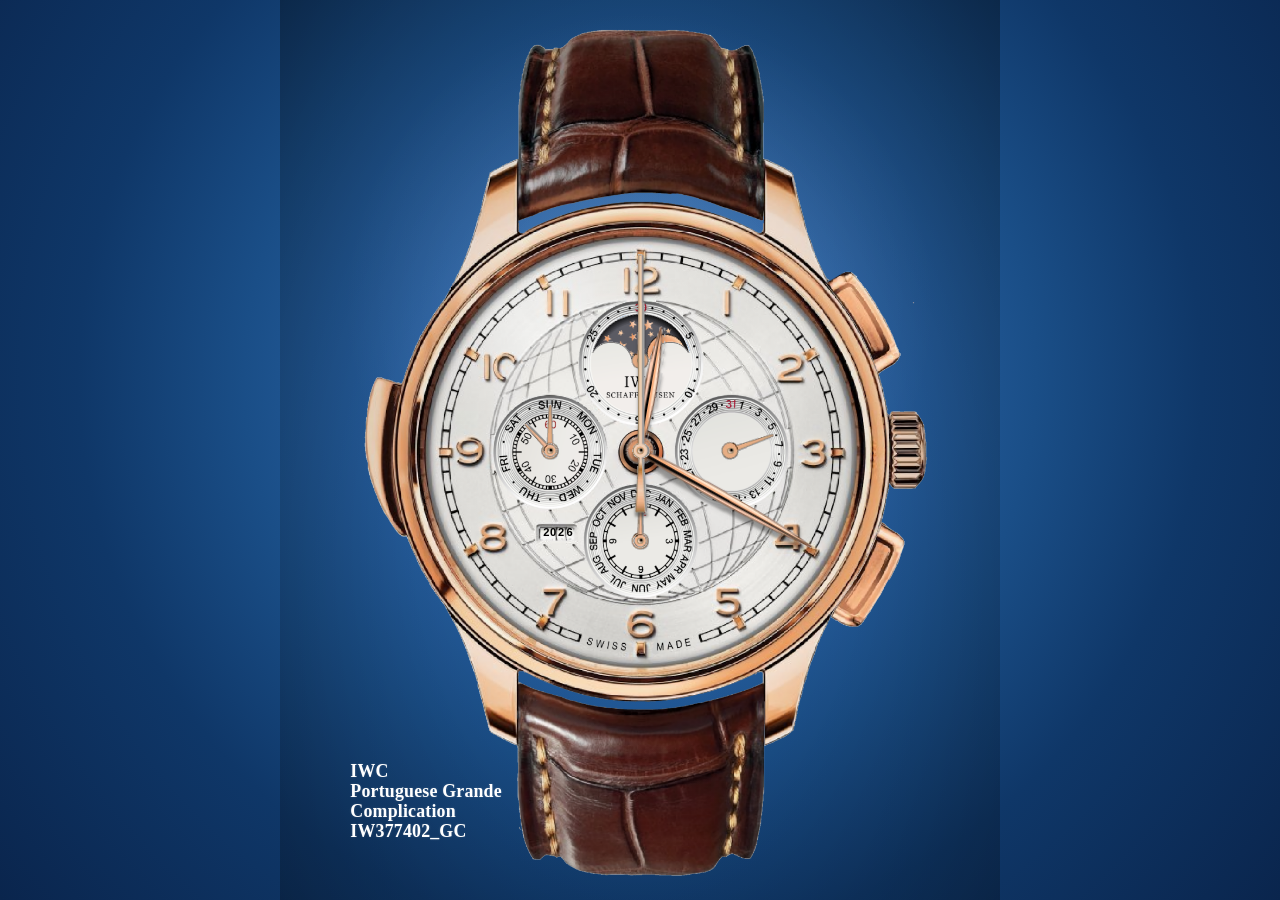
==== m_light.html @ b5e045a6 "Add files via upload" ====
<!DOCTYPE html>
<html lang="de"><head><meta charset="utf-8"/>
<meta content="width=device-width, initial-scale=1.0, viewport-fit=cover" name="viewport"/>
<title>IWC A2 single-root cleaned</title>
<style>

:root{
  --app-bg:#0a254d;
  --safe-top:env(safe-area-inset-top, 0px);
  --safe-right:env(safe-area-inset-right, 0px);
  --safe-bottom:env(safe-area-inset-bottom, 0px);
  --safe-left:env(safe-area-inset-left, 0px);
}
html,body{
  margin:0;
  padding:0;
  width:100%;
  min-height:100%;
  background:var(--app-bg);
  overflow:hidden;
  -webkit-text-size-adjust:100%;
  text-size-adjust:100%;
}
body{
  position:fixed;
  inset:0;
  min-height:100svh;
  min-height:100dvh;
  background:var(--app-bg);
}
.viewer{
  position:fixed;
  top:var(--safe-top);
  right:var(--safe-right);
  bottom:var(--safe-bottom);
  left:var(--safe-left);
  background:
    radial-gradient(circle at 50% 34%, rgba(255,255,255,.16) 0%, rgba(255,255,255,.07) 16%, rgba(255,255,255,0) 34%),
    radial-gradient(circle at 50% 42%, #3f7dc0 0%, #2c66aa 24%, #1a4e87 48%, #0f3768 68%, #0a254d 100%);
  overflow:hidden;
  touch-action:none;
}
#viewport{touch-action:none;}
.stageWrap{position:absolute;left:0;top:0;transform-origin:0 0;will-change:transform;opacity:0;visibility:hidden;}
.stageWrap.ready{opacity:1;visibility:visible;}
.stage{position:relative;width:2456px;height:3070px;}
.root{position:absolute;left:0;top:0;width:2456px;height:3070px;}
.unlockLayer{display:none;}
.unlockLayer.done{display:none;}

.l{position:absolute;}
.year{position:absolute;left:944px;top:1817px;transform:translate(-50%,-50%);font-family:Arial,Helvetica,sans-serif;font-size:38px;font-weight:700;color:#000;letter-spacing:2px;white-space:nowrap;line-height:1;}
.h,.hour-hand{position:absolute;left:1169.6px;top:1078.6px;width:117px;height:516px;transform-origin:58.4px 457.4px;will-change:transform,filter;}
.m,.minute-hand{position:absolute;left:1179.43px;top:837.6px;width:104px;height:748px;transform-origin:48.57px 698.4px;will-change:transform,filter;}
.cs,.chrono-second{position:absolute;left:1179.5px;top:839.5px;width:102px;height:933px;transform-origin:48.5px 696.5px;will-change:transform,filter;}
.mo{position:absolute;left:1058.5px;top:1070.5px;width:339px;height:340px;transform-origin:169.5px 167.5px;will-change:transform;}
.tg{position:absolute;left:1492.5px;top:1361.5px;width:88px;height:220px;transform-origin:43.5px 174.5px;will-change:transform;}
.wo{position:absolute;left:876.5px;top:1361.5px;width:88px;height:220px;transform-origin:43.5px 174.5px;will-change:transform;}
.s{position:absolute;left:872.5px;top:1378.5px;width:93px;height:204px;transform-origin:47.5px 157.5px;will-change:transform;}
.mt{position:absolute;left:1184.5px;top:1668.5px;width:88px;height:220px;transform-origin:43.5px 174.5px;will-change:transform;}
.cm{position:absolute;left:1184.5px;top:1053.5px;width:88px;height:220px;transform-origin:43.5px 174.5px;will-change:transform;}
.ch{position:absolute;left:1180.5px;top:1685.5px;width:93px;height:204px;transform-origin:47.5px 157.5px;will-change:transform;}
.push{position:absolute;width:650px;height:650px;transform:translate(-50%,-50%);border-radius:50%;cursor:pointer;z-index:9999;background:rgba(255,255,255,0.001);touch-action:none;user-select:none;-webkit-user-select:none;-webkit-tap-highlight-color:transparent;}
#pushStartStop{left:2028px;top:1188px;}
#pushReset{left:2030px;top:2202px;}


.hintWrap{position:absolute;left:2218px;top:842px;transform:translate(-50%,-50%);z-index:10020;pointer-events:none;opacity:0;}
.hintWrap.show{opacity:1;}
.hintArrowPremium{
  position:absolute;left:0;top:0;width:230px;height:230px;transform:translate(-50%,-50%) rotate(148deg);
  animation:hintPremiumPulse 1.28s ease-in-out infinite;
  filter:drop-shadow(0 0 10px rgba(255,255,255,.78)) drop-shadow(0 0 24px rgba(255,220,155,.65));
}
.hintArrowPremium:before{
  content:'';position:absolute;left:26px;top:113px;width:122px;height:18px;
  background:linear-gradient(90deg, rgba(255,255,255,.99), rgba(255,242,214,.99));
  border-radius:18px;transform:rotate(0deg);transform-origin:left center;
}
.hintArrowPremium:after{
  content:'';position:absolute;left:136px;top:92px;width:0;height:0;
  border-left:42px solid rgba(255,248,228,.99);
  border-top:28px solid transparent;
  border-bottom:28px solid transparent;
}
@keyframes hintPremiumPulse{
  0%{opacity:.24;transform:translate(-50%,-50%) rotate(148deg) scale(.90) translateY(-12px);}
  50%{opacity:1;transform:translate(-50%,-50%) rotate(148deg) scale(1.18) translateY(0);}
  100%{opacity:.24;transform:translate(-50%,-50%) rotate(148deg) scale(.90) translateY(-12px);}
}


.glintLayer{
position:absolute;
left:565px;
top:1047px;
transform:translate(-50%,-50%);
z-index:10050;
pointer-events:none;
opacity:0;
width:280px;
height:auto;
}
.glintLayer.glint{
animation: glint 0.5s ease-out;
}
@keyframes glint {
0%   { opacity:0; transform:translate(-50%,-50%) scale(0.9) rotate(0deg); }
40%  { opacity:1; transform:translate(-50%,-50%) scale(1.15) rotate(15deg); }
70%  { opacity:0.6; transform:translate(-50%,-50%) scale(1.4) rotate(15deg); }
100% { opacity:0; transform:translate(-50%,-50%) scale(0.9) rotate(0deg); }
}


#watchTitle{
position:absolute;
left:240px;
top:2595px;
font-family:"Times New Roman", Times, serif;
font-size:61px;
font-weight:700;
color:#fff;
line-height:1.12;
letter-spacing:0.6px;
white-space:nowrap;
pointer-events:none;
z-index:2;
text-shadow:0 0 8px rgba(255,255,255,0.18);
}


.year20,.yearTens,.yearOnes{display:inline-block;position:relative;}
.year20{left:0px;}
.yearTens{left:4px;}
.yearOnes{left:10px;}


/* ⭐ Ultra premium glass sweep FINAL */
.glassDialOverlay{
  position:absolute;
  left:508px;
  top:816px;
  width:1440px;
  height:1440px;
  border-radius:50%;
  overflow:hidden;
  pointer-events:none;
  z-index:60000;
}

.glassTopGlow{
  position:absolute;
  left:260px;
  top:28px;
  width:920px;
  height:180px;
  border-radius:50%;
  background:linear-gradient(to bottom,
    rgba(255,255,255,0.18) 0%,
    rgba(255,255,255,0.08) 40%,
    rgba(255,255,255,0.02) 70%,
    rgba(255,255,255,0.00) 100%);
  filter:blur(10px);
  opacity:.55;
}

.glassSweep{
  position:absolute;
  left:-260px;
  top:-180px;
  width:60px;                 /* ⭐ noch schmaler */
  height:1900px;
  border-radius:40px;
  transform:translate3d(0,0,0) rotate(22deg); /* ⭐ noch diagonaler */
  transform-origin:center;
  will-change:transform,opacity;
  background:linear-gradient(to right,
    rgba(255,255,255,0.00) 0%,
    rgba(255,255,255,0.18) 40%,
    rgba(255,255,255,0.85) 50%,
    rgba(255,255,255,0.18) 60%,
    rgba(255,255,255,0.00) 100%);
  filter:blur(3px);
  opacity:0;
}

.glassEdge{
  position:absolute;
  inset:0;
  border-radius:50%;
  box-shadow: inset 0 0 0 14px rgba(0,0,0,0.05);
}



/* CASE VIGNETTE START */
.caseVignette{
  position:absolute;
  inset:0;
  pointer-events:none;
  z-index:1;
  background:
    radial-gradient(
      ellipse at 50% 56%,
      rgba(0,0,0,0.00) 28%,
      rgba(0,0,0,0.05) 46%,
      rgba(0,0,0,0.14) 66%,
      rgba(0,0,0,0.24) 84%,
      rgba(0,0,0,0.34) 100%
    );
}
/* CASE VIGNETTE END */




</style>
<link rel="manifest" href="manifest.webmanifest?v=6">
<link rel="apple-touch-icon" href="apple-touch-icon.png?v=6">
<meta name="apple-mobile-web-app-capable" content="yes">
<meta name="apple-mobile-web-app-title" content="IWC Watch">
<meta name="apple-mobile-web-app-status-bar-style" content="black-translucent">
<meta name="theme-color" content="#0a254d">
<link rel="preload" as="image" href="image_001.png?v=6">
<link rel="preload" as="image" href="image_002.png?v=6">
<link rel="preload" as="image" href="image_003.png?v=6">
<link rel="preload" as="image" href="image_004.png?v=6">
<link rel="preload" as="image" href="image_005.png?v=6">
<link rel="preload" as="image" href="image_006.png?v=6">
<link rel="preload" as="image" href="image_007.png?v=6">
<link rel="preload" as="image" href="image_008.png?v=6">

<style id="iwc-light-performance">
/* IWC5 Light: only visual/rendering reductions; geometry and logic unchanged */
.glassTopGlow, .glassSweep, .glintLayer, .hintWrap { display:none !important; animation:none !important; filter:none !important; }
.glassDialOverlay { display:none !important; }
* { will-change:auto !important; }
</style>
<script>
(function(){
  /* Hide possible info overlays during pinch-like gestures without changing zoom logic */
  var lastTouches = 0;
  function hideInfo(){
    try {
      document.querySelectorAll('[id*="info"], [class*="info"], .infoOverlay, #infoOverlay').forEach(function(el){
        if(el && getComputedStyle(el).display !== "none"){ el.style.display = "none"; }
      });
    } catch(e) {}
  }
  document.addEventListener("touchstart", function(e){ lastTouches = e.touches ? e.touches.length : 0; if(lastTouches > 1) hideInfo(); }, {passive:true});
  document.addEventListener("touchmove", function(e){ if(e.touches && e.touches.length > 1) hideInfo(); }, {passive:true});
})();
</script>


<!-- IWC6 explicit progressive dial preload -->
<link rel="preload" as="image" href="A2_low.webp?v=6">
<link rel="preload" as="image" href="A2.png?v=6">
</head><body>
<div class="viewer" id="viewport"><div class="stageWrap" id="wrap"><div class="stage">
<div id="watchTitle">IWC<br/>Portuguese Grande<br/>Complication<br/>IW377402_GC</div>
<img alt="MO" class="mo" id="mo" src="image_001.png?v=6"/>
<div class="caseVignette"></div>
<img alt="A2" class="root" src="image_002.png?v=6"/>
<div class="glassDialOverlay">
<div class="glassTopGlow"></div>
<div class="glassSweep" id="glassSweep"></div>
<div class="glassEdge"></div>
</div>
<div class="year" id="year">
<span class="year20" id="year20"></span><span class="yearTens" id="yearTens"></span><span class="yearOnes" id="yearOnes"></span>
</div>
<img alt="TG" class="tg" id="tg" src="image_003.png?v=6"/>
<img alt="D_Z2" class="l" src="image_004.png?v=6" style="left:1521.5px;top:1521.5px;width:29px;height:29px;"/>
<img alt="WO" class="wo" id="wo" src="image_005.png?v=6"/>
<img alt="S" class="s" id="s" src="image_006.png?v=6"/>
<img alt="D_Z5" class="l" src="image_004.png?v=6" style="left:905.5px;top:1521.5px;width:29px;height:29px;"/>
<img alt="MT" class="mt" id="mt" src="image_005.png?v=6"/>
<img alt="CH" class="ch" id="ch" src="image_006.png?v=6"/>
<img alt="D_Z3" class="l" src="image_004.png?v=6" style="left:1213.5px;top:1828.5px;width:29px;height:29px;"/>
<img alt="CM" class="cm" id="cm" src="image_007.png?v=6"/>
<img alt="D_Z6" class="l" src="image_004.png?v=6" style="left:1213.5px;top:1213.5px;width:29px;height:29px;"/>
<img alt="H" class="h" id="h" src="image_008.png?v=6"/>
<img alt="M" class="m" id="m" src="image_009.png?v=6"/>
<img alt="CS" class="cs" id="cs" src="image_010.png?v=6"/>
<img alt="D_Z1" class="l" src="image_004.png?v=6" style="left:1213.5px;top:1521.5px;width:29px;height:29px;"/>
<div class="push" id="pushStartStop" title="Start / Stop"></div>
<div class="push" id="pushReset" title="Reset"></div>
<div aria-hidden="true" class="hintWrap" id="chronoHint">
<div class="hintArrowPremium"></div>
</div>
<img alt="GLINT_Z11" class="glintLayer" id="glintZ11" src="image_011.png?v=6"/>
<img alt="GLINT_Z12" class="glintLayer" id="glintZ12" src="image_011.png?v=6" style="left:2071px;top:1539px;"/>
<img alt="GLINT_Z13" class="glintLayer" id="glintZ13" src="image_011.png?v=6" style="left:1035px;top:797px;"/>
<img alt="GLINT_Z14" class="glintLayer" id="glintZ14" src="image_011.png?v=6" style="left:809px;top:2302px;"/>
<img alt="GLINT_Z15" class="glintLayer" id="glintZ15" src="image_011.png?v=6" style="left:1756px;top:2392px;"/>
<img alt="GLINT_Z16" class="glintLayer" id="glintZ16" src="image_011.png?v=6" style="left:1772px;top:741px;"/>
<img alt="GLINT_Z17" class="glintLayer" id="glintZ17" src="image_011.png?v=6" style="left:337px;top:1637px;"/>
<img src="image_012.png?v=6" id="knopf_ob" class="chronoKnopfBild" style="position:absolute; left:1857px; top:911px; z-index:50000; pointer-events:auto; cursor:pointer; touch-action:none; -webkit-tap-highlight-color:transparent;"/><img src="image_013.png?v=6" id="knopf_unt" class="chronoKnopfBild" style="position:absolute; left:1871px; top:1775px; z-index:50000; pointer-events:auto; cursor:pointer; touch-action:none; -webkit-tap-highlight-color:transparent;"/></div></div></div>
<script>
(function(){
const STAGE_W=2456, STAGE_H=3070, wrap=document.getElementById('wrap');
const yearEl=document.getElementById('year'), year20El=document.getElementById('year20'), yearTensEl=document.getElementById('yearTens'), yearOnesEl=document.getElementById('yearOnes'), moEl=document.getElementById('mo'), tgEl=document.getElementById('tg'), woEl=document.getElementById('wo'), sEl=document.getElementById('s'), mtEl=document.getElementById('mt'), cmEl=document.getElementById('cm'), chEl=document.getElementById('ch'), hEl=document.getElementById('h'), mEl=document.getElementById('m'), csEl=document.getElementById('cs');
const pushStartStop=document.getElementById('pushStartStop'), pushReset=document.getElementById('pushReset');
const SYNODIC_MONTH=29.530588853, REF_NEW_MOON_UTC_MS=Date.UTC(2000,0,6,18,14,0);
const MO_OFFSET = 90;
const MT_OFFSET = 30;
const chrono=(window.__iwcChrono=window.__iwcChrono||{state:'idle',elapsedMs:0,startPerf:0,lastFireTs:0});
const chronoSnap=(window.__iwcChronoSnap=window.__iwcChronoSnap||{active:false,fromDeg:0,toDeg:0,startTs:0,duration:280});
function easeSnapBack(t){return t*t*t;}
function startChronoSecondSnapBack(fromDeg){
  const normalized=((fromDeg%360)+360)%360;
  if(normalized<0.1){chronoSnap.active=false; return;}
  chronoSnap.active=true;
  chronoSnap.fromDeg=normalized;
  chronoSnap.toDeg=0;
  chronoSnap.startTs=performance.now();
  chronoSnap.duration=280;
}

const SHADOW_ENGINE={
  stageCenterX:STAGE_W/2,
  distanceRange:[14,34],
  blurRange:[3,5],
  opacityRange:[0.22,0.34],
  secondaryOffsetFactor:0.52,
  secondaryBlurFactor:1.65,
  secondaryOpacityFactor:0.50
};

const HAND_SHADOWS={
  h:{distance:18,baseDepth:10,lift:5,blur:3.2,opacity:0.25},
  m:{distance:24,baseDepth:12,lift:7,blur:3.6,opacity:0.28},
  cs:{distance:30,baseDepth:14,lift:9,blur:4.0,opacity:0.31}
};

function clamp(v,min,max){return Math.max(min,Math.min(max,v));}
function round2(v){return Math.round(v*100)/100;}
function buildShadowFilter(dx,dy,blur,opacity){
  const dx2=dx*SHADOW_ENGINE.secondaryOffsetFactor;
  const dy2=dy*SHADOW_ENGINE.secondaryOffsetFactor;
  const blur2=blur*SHADOW_ENGINE.secondaryBlurFactor;
  const opacity2=opacity*SHADOW_ENGINE.secondaryOpacityFactor;
  return 'drop-shadow('+round2(dx)+'px '+round2(dy)+'px '+round2(blur)+'px rgba(0,0,0,'+round2(opacity)+')) '+
         'drop-shadow('+round2(dx2)+'px '+round2(dy2)+'px '+round2(blur2)+'px rgba(0,0,0,'+round2(opacity2)+'))';
}
function applyHandShadow(el,angleDeg,cfg){
  if(!el||!cfg) return;
  const left=parseFloat(el.style.left||el.offsetLeft||0);
  const width=parseFloat(el.style.width||el.offsetWidth||0);
  const handCenterX=left+(width/2);
  const stageBias=clamp((handCenterX-SHADOW_ENGINE.stageCenterX)/(STAGE_W/2),-1,1);
  const rad=angleDeg*Math.PI/180;
  const side=Math.sin(rad);
  const distance=clamp(cfg.distance,SHADOW_ENGINE.distanceRange[0],SHADOW_ENGINE.distanceRange[1]);
  const blur=clamp(cfg.blur,SHADOW_ENGINE.blurRange[0],SHADOW_ENGINE.blurRange[1]);
  const opacity=clamp(cfg.opacity,SHADOW_ENGINE.opacityRange[0],SHADOW_ENGINE.opacityRange[1]);
  const dx=(side*distance)+(stageBias*1.4);
  const liftFactor=((1-Math.cos(rad))*0.5)*cfg.lift;
  const dy=cfg.baseDepth+liftFactor+(Math.abs(side)*1.2);
  el.style.filter=buildShadowFilter(dx,dy,blur,opacity);
}

function fitStage(){
  if(window.__watchZoomController && typeof window.__watchZoomController.fitToScreen==='function'){
    window.__watchZoomController.fitToScreen();
    return;
  }
  const vv=window.visualViewport;
  const vw=vv?vv.width:window.innerWidth;
  const vh=vv?vv.height:window.innerHeight;
  const offsetLeft=vv?vv.offsetLeft:0;
  const offsetTop=vv?vv.offsetTop:0;
  const s=Math.min(vw/STAGE_W,vh/STAGE_H);
  const x=offsetLeft+((vw-STAGE_W*s)/2);
  const y=offsetTop+((vh-STAGE_H*s)/2);
  wrap.style.transform='translate('+x+'px,'+y+'px) scale('+s+')';
}
function moonAgeDays(nowMs){const days=(nowMs-REF_NEW_MOON_UTC_MS)/86400000; let age=days%SYNODIC_MONTH; if(age<0) age+=SYNODIC_MONTH; return age;}
function currentChronoElapsedMs(){if(chrono.state==='running') return chrono.elapsedMs+(performance.now()-chrono.startPerf); return chrono.elapsedMs;}
function dispatchChronoPush(kind){document.dispatchEvent(new CustomEvent('iwc-chrono-push',{detail:{kind:kind,state:chrono.state}}));}
function handleStartStop(){if(chrono.state==='idle'){chrono.state='running'; chrono.elapsedMs=0; chrono.startPerf=performance.now();} else if(chrono.state==='running'){chrono.elapsedMs=currentChronoElapsedMs(); chrono.state='stopped';} else if(chrono.state==='stopped'){chrono.startPerf=performance.now(); chrono.state='running';} dispatchChronoPush('startStop');}
function handleReset(){if(chrono.state==='idle'||chrono.state==='stopped'){const resetFromDeg=((currentChronoElapsedMs()/1000)%60)*6; startChronoSecondSnapBack(resetFromDeg); chrono.elapsedMs=0; chrono.startPerf=performance.now(); chrono.state='idle'; dispatchChronoPush('reset');}}
function bindPush(el, handler){
  if(!el) return;
  let pointerTracking=false;
  let touchTracking=false;
  function blockEvent(e){e.preventDefault(); e.stopPropagation();}
  function fire(handlerName, e){
    const now=performance.now();
    if(now-chrono.lastFireTs<250){blockEvent(e); return;}
    chrono.lastFireTs=now;
    blockEvent(e);
    try{
      if(typeof window.__unlockTickAudio === 'function'){
        const unlocked = window.__unlockTickAudio();
        if(unlocked){
          document.dispatchEvent(new CustomEvent('iwc-audio-unlocked'));
        }
      }
    }catch(_e){}
    try{
      const clickAudio=document.getElementById('chronoClickAudio');
      if(clickAudio){
        clickAudio.volume=1.0;
        clickAudio.muted=false;
        try{ clickAudio.pause(); }catch(_e){}
        try{ clickAudio.currentTime=0; }catch(_e){}
        const clone = clickAudio.cloneNode(true);
        clone.volume = 1.0;
        clone.muted = false;
        clone.playsInline = true;
        const cleanup = function(){ try{ clone.remove(); }catch(__e){} };
        clone.addEventListener('ended', cleanup, {once:true});
        clone.addEventListener('error', cleanup, {once:true});
        document.body.appendChild(clone);
        const p=clone.play();
        if(p && typeof p.catch==='function') p.catch(()=>{ cleanup(); });
      }
    }catch(_e){}
    handler();
  }
  el.addEventListener('pointerdown', function(e){
    if(e.pointerType==='mouse' && e.button!==0) return;
    pointerTracking=true;
    blockEvent(e);
  }, true);
  el.addEventListener('pointerup', function(e){
    if(!pointerTracking) return;
    pointerTracking=false;
    fire('pointer', e);
  }, true);
  el.addEventListener('pointercancel', function(){pointerTracking=false;}, true);
  el.addEventListener('touchstart', function(e){touchTracking=true; blockEvent(e);}, {capture:true, passive:false});
  el.addEventListener('touchend', function(e){if(!touchTracking) return; touchTracking=false; fire('touch', e);}, {capture:true, passive:false});
  el.addEventListener('touchcancel', function(){touchTracking=false;}, {capture:true, passive:false});
  el.addEventListener('click', function(e){fire('click', e);}, true);
}
bindPush(pushStartStop, handleStartStop);
bindPush(pushReset, handleReset);

function render(){
  const now=new Date();
  const nowMs=now.getTime();
  const ms=now.getMilliseconds(), sec=now.getSeconds()+ms/1000, min=now.getMinutes()+sec/60, hr=(now.getHours()%12)+min/60;
  const hDeg=hr*30, mDeg=min*6, sDeg=sec*6;

  const chronoMs=currentChronoElapsedMs(), chronoSec=(chronoMs/1000)%60, chronoMin=Math.floor(chronoMs/60000)%30, chronoHour=(chronoMs/3600000)%12;
  const baseCsDeg=chronoSec*6, cmDeg=chronoMin*12, chDeg=chronoHour*30;
  let csDeg=baseCsDeg;
  if(chronoSnap.active){
    const snapElapsed=performance.now()-chronoSnap.startTs;
    const snapT=Math.min(1, snapElapsed/chronoSnap.duration);
    const eased=easeSnapBack(snapT);
    csDeg=chronoSnap.fromDeg+(chronoSnap.toDeg-chronoSnap.fromDeg)*eased;
    if(snapT>=1){
      chronoSnap.active=false;
      csDeg=0;
    }
  }

  const moonAge=moonAgeDays(nowMs), moDeg=(moonAge/SYNODIC_MONTH)*180 + MO_OFFSET;

  // REALISTIC JUMP MODE with TG fix
  const day = now.getDate();      // 1..31
  const weekday = now.getDay();   // 0..6
  const month0 = now.getMonth();  // 0..11

  // TG fix: remove old -1, show current day directly
  const tgDeg = (day / 31) * 360;
  const woDeg = (weekday / 7) * 360;
  const mtDeg = (month0 / 12) * 360 + MT_OFFSET;

  hEl.style.transform='rotate('+hDeg+'deg)';
  mEl.style.transform='rotate('+mDeg+'deg)';
  sEl.style.transform='rotate('+sDeg+'deg)';
  csEl.style.transform='rotate('+csDeg+'deg)';
  applyHandShadow(hEl,hDeg,HAND_SHADOWS.h);
  applyHandShadow(mEl,mDeg,HAND_SHADOWS.m);
  applyHandShadow(csEl,csDeg,HAND_SHADOWS.cs);
  cmEl.style.transform='rotate('+cmDeg+'deg)';
  chEl.style.transform='rotate('+chDeg+'deg)';
  moEl.style.transform='rotate('+moDeg+'deg)';
  tgEl.style.transform='rotate('+tgDeg+'deg)';
  woEl.style.transform='rotate('+woDeg+'deg)';
  mtEl.style.transform='rotate('+mtDeg+'deg)';
  const yStr=String(now.getFullYear()).padStart(4,'0');
  year20El.textContent=yStr.slice(0,2);
  yearTensEl.textContent=yStr.slice(2,3);
  yearOnesEl.textContent=yStr.slice(3,4);
  requestAnimationFrame(render);
}
window.addEventListener('resize', fitStage, {passive:true});
window.addEventListener('orientationchange', fitStage, {passive:true});
function revealStage(){
  requestAnimationFrame(function(){
    requestAnimationFrame(function(){
      wrap.classList.add('ready');
    });
  });
}
fitStage();
render();
revealStage();
window.addEventListener('load', function(){
  fitStage();
  revealStage();
}, {once:true});
})();
</script>
<audio id="tickSoftAudio" loop="" playsinline="" preload="auto">
<source src="audio_001.mp3?v=6" type="audio/mp4"/>
</audio>
<audio id="tickLoudAudio" loop="" playsinline="" preload="auto">
<source src="audio_002.mp3?v=6" type="audio/mpeg"/>
</audio>
<audio id="chronoClickAudio" playsinline="" preload="auto">
<source src="audio_003.bin?v=6" type="audio/mp4"/>
</audio>
<script>
(function(){
  const tickSoftAudio = document.getElementById('tickSoftAudio');
  const tickLoudAudio = document.getElementById('tickLoudAudio');
  const chronoClickAudio = document.getElementById('chronoClickAudio');

  const SOFT_VOL = 1.2;
  const LOUD_VOL = 1.0;
  const FADE_MS = 250;

  [tickSoftAudio, tickLoudAudio].forEach(audio => {
    if (!audio) return;
    audio.volume = 0;
  });
  if (chronoClickAudio) chronoClickAudio.volume = 1.0;

  function safePlay(audio){
    if(!audio) return;
    try{
      const p = audio.play();
      if (p && typeof p.catch === 'function') p.catch(() => {});
    }catch(e){}
  }

  function fadeAudio(audio, target){
    if(!audio) return;
    const startVol = Number(audio.volume || 0);
    const startTime = performance.now();
    function step(now){
      const t = Math.min((now - startTime) / FADE_MS, 1);
      audio.volume = startVol + (target - startVol) * t;
      if (t < 1) requestAnimationFrame(step);
    }
    requestAnimationFrame(step);
  }

  function syncTickMode(){
    const chrono = window.__iwcChrono || {state:"idle"};
    const running = (chrono.state === "running");
    if (running){
      fadeAudio(tickSoftAudio, 0);
      fadeAudio(tickLoudAudio, LOUD_VOL);
    } else {
      fadeAudio(tickSoftAudio, SOFT_VOL);
      fadeAudio(tickLoudAudio, 0);
    }
  }

  function startTickEngines(){
    if(tickSoftAudio){
      try{ tickSoftAudio.currentTime = 0; }catch(e){}
      safePlay(tickSoftAudio);
    }
    if(tickLoudAudio){
      try{ tickLoudAudio.currentTime = 0; }catch(e){}
      safePlay(tickLoudAudio);
    }
    syncTickMode();
    setTimeout(syncTickMode, 60);
    setTimeout(syncTickMode, 180);
  }

  function playChronoClick(){
    if(!chronoClickAudio) return;
    try{ chronoClickAudio.currentTime = 0; }catch(e){}
    safePlay(chronoClickAudio);
  }

  let tickAudioUnlocked = false;

  function unlockAudio(){
    if (tickAudioUnlocked) return false;
    tickAudioUnlocked = true;

    // Start both engines directly inside the first confirmed user tap.
    startTickEngines();

    // Force an audible idle tick immediately after unlock.
    if(tickSoftAudio){
      try{ tickSoftAudio.muted = false; }catch(e){}
      tickSoftAudio.volume = SOFT_VOL;
    }
    if(tickLoudAudio){
      try{ tickLoudAudio.muted = false; }catch(e){}
      tickLoudAudio.volume = 0;
    }

    requestAnimationFrame(syncTickMode);
    setTimeout(syncTickMode, 120);
    setTimeout(function(){
      if(!window.__iwcChrono || window.__iwcChrono.state !== 'running'){
        if(tickSoftAudio) tickSoftAudio.volume = SOFT_VOL;
        if(tickLoudAudio) tickLoudAudio.volume = 0;
      }
    }, 220);
    return true;
  }

  window.__unlockTickAudio = unlockAudio;

  const startStop = document.getElementById('pushStartStop');
  const reset = document.getElementById('pushReset');

  document.addEventListener('iwc-chrono-push', function(){
    setTimeout(syncTickMode, 30);
  }, true);

  // On iPhone the real start happens on the first confirmed stage tap.
})();
</script>
<script>
(function(){
  const hint = document.getElementById('chronoHint');
  if(!hint) return;

  let hidden = false;
  let hideTimer = null;

  function hideHint(){
    if(hidden) return;
    hidden = true;
    if(hideTimer) clearTimeout(hideTimer);
    hint.classList.remove('show');
  }

  function showHint(){
    if(hidden) return;
    hint.classList.add('show');
    hideTimer = setTimeout(hideHint, 10000);
  }

  setTimeout(showHint, 400);
  document.addEventListener('iwc-audio-unlocked', hideHint, true);
})();
</script>
<script>
(function(){
  function runSingle(el){
    if(!el) return;
    el.classList.remove("glint");
    void el.offsetWidth;
    el.classList.add("glint");
    setTimeout(function(){
      el.classList.remove("glint");
    },500);
  }

  function runDouble(el){
    if(!el) return;
    runSingle(el);
    setTimeout(function(){
      runSingle(el);
    },680);
  }

  function scheduleRandomDouble(el, baseMs, randomRangeMs){
    if(!el) return;
    function loop(){
      const offset = (Math.random() * randomRangeMs * 2) - randomRangeMs;
      const delay = Math.max(1200, baseMs + offset);
      setTimeout(function(){
        runDouble(el);
        loop();
      }, delay);
    }
    loop();
  }

  const z11 = document.getElementById("glintZ11");
  const z12 = document.getElementById("glintZ12");
  const z13 = document.getElementById("glintZ13");
  const z14 = document.getElementById("glintZ14");
  const z15 = document.getElementById("glintZ15");
  const z16 = document.getElementById("glintZ16");
  const z17 = document.getElementById("glintZ17");

  // ULTRA REAL GLINT ENGINE FULL Z11-Z17
  scheduleRandomDouble(z11, 8000, 1500);
  scheduleRandomDouble(z12, 5000, 1000);
  scheduleRandomDouble(z13, 7000, 1500);
  scheduleRandomDouble(z14, 6000, 1000);
  scheduleRandomDouble(z15, 4500, 900);
  scheduleRandomDouble(z16, 6500, 1100);
  scheduleRandomDouble(z17, 5500, 1000);
})();
</script>
<script>
try{
if(window.tickSoft){ tickSoft.volume = 1.0; }
if(window.tickLoud){ tickLoud.volume = 1.0; }
}catch(e){}
</script>
<script>
(function(){

const el = document.getElementById('glassSweep');
if(!el) return;

const sweepTime = 650;
const startX = -260;
const endX   = 1750;

let sweeping = false;
let sweepStart = 0;
let direction = 1;
let sweepToken = 0;

function startSweep(isMini = false){
  sweeping = true;
  sweepStart = performance.now();
  direction *= -1;
  sweepToken += 1;
  el.dataset.mini = isMini ? '1' : '0';
}

function triggerSweep(){
  startSweep(false);

  // ganz selten: kleiner zweiter Reflex
  if(Math.random() < 0.12){
    setTimeout(() => {
      startSweep(true);
    }, 320);
  }
}

function scheduleNext(){
  // meist um 6.2 s, etwas früher/später
  const next = 5800 + Math.random() * 900;

  setTimeout(() => {
    triggerSweep();
    scheduleNext();
  }, next);
}

scheduleNext();

function frame(now){

  if(sweeping){

    const t = now - sweepStart;

    if(t <= sweepTime){

      const p = t / sweepTime;
      const x = startX + (endX - startX) * p;

      let o = 0;
      if(p < .12) o = p/.12 * .45;
      else if(p < .35) o = .45 + (p-.12)/.23 * .55;
      else if(p < .60) o = 1 - (p-.35)/.25 * .65;
      else o = .35 - (p-.60)/.40 * .35;

      const angle = direction === 1 ? 22 : -22;
      const isMini = el.dataset.mini === '1';
      const opacityScale = isMini ? 0.58 : 1.0;
      const widthScale = isMini ? 0.86 : 1.0;

      el.style.transform =
        'translate3d(' + x.toFixed(1) + 'px,0,0) rotate(' + angle + 'deg) scaleX(' + widthScale + ')';

      el.style.opacity = Math.max(0, o * opacityScale).toFixed(3);

    }else{

      sweeping = false;
      el.style.opacity = 0;
      el.dataset.mini = '0';

    }

  }

  requestAnimationFrame(frame);
}

requestAnimationFrame(frame);

})();
</script>
<script>
(function(){
  const STAGE_W = 2456, STAGE_H = 3070;
  const ABS_MIN_SCALE = 0.12;
  const MAX_SCALE = 3.5;
  const viewport = document.getElementById('viewport');
  const wrap = document.getElementById('wrap');
  const tickSoftAudio = document.getElementById('tickSoftAudio');
  const tickLoudAudio = document.getElementById('tickLoudAudio');
  const chronoClickAudio = document.getElementById('chronoClickAudio');
  if(!viewport || !wrap) return;


  let scale = 1;
  let offsetX = 0;
  let offsetY = 0;
  let fitScale = 1;
  let resetScale = 1;
  let pointers = new Map();
  let panState = null;
  let pinchState = null;
  let touchMode = false;

  function clamp(v,min,max){ return Math.max(min, Math.min(max, v)); }

  function getFitScale(){
    const rect = getViewportRect();
    return Math.min(rect.width / STAGE_W, rect.height / STAGE_H);
  }

  function isSmallTouchDevice(){
    const rect = getViewportRect();
    const smallSide = Math.min(rect.width, rect.height);
    return (navigator.maxTouchPoints || 0) > 0 && smallSide <= 950;
  }

  function getResetScale(){
    fitScale = getFitScale();
    return isSmallTouchDevice() ? fitScale * 0.975 : fitScale;
  }

  function getMinScale(){
    return Math.max(ABS_MIN_SCALE, fitScale * 0.32);
  }

  function applyTransform(){
    wrap.style.transformOrigin = '0 0';
    wrap.style.transform = 'translate(' + offsetX + 'px,' + offsetY + 'px) scale(' + scale + ')';
  }

  function getViewportRect(){
    return viewport.getBoundingClientRect();
  }

  function getViewportPoint(clientX, clientY){
    const rect = getViewportRect();
    return { x: clientX - rect.left, y: clientY - rect.top };
  }

  function fitToScreen(){
    if(pointers.size || touchMode || panState || pinchState) return;
    const rect = getViewportRect();
    fitScale = getFitScale();
    resetScale = getResetScale();
    scale = resetScale;
    offsetX = (rect.width - STAGE_W * scale) / 2;
    offsetY = (rect.height - STAGE_H * scale) / 2;
    applyTransform();
  }

  function zoomAtPoint(nextScale, pointX, pointY){
    fitScale = getFitScale();
    const clamped = clamp(nextScale, getMinScale(), MAX_SCALE);
    if(Math.abs(clamped - scale) < 0.0001) return;
    const stageX = (pointX - offsetX) / scale;
    const stageY = (pointY - offsetY) / scale;
    scale = clamped;
    offsetX = pointX - stageX * scale;
    offsetY = pointY - stageY * scale;
    applyTransform();
  }

  function isInteractiveTarget(target){
    return !!(target && target.closest && target.closest('.push,button,input,select,textarea,label,audio'));
  }

  function safePlay(audio){
    if(!audio) return;
    try{
      const p = audio.play();
      if(p && typeof p.catch === 'function') p.catch(()=>{});
    }catch(e){}
  }

  function safePause(audio){
    if(!audio) return;
    try{ audio.pause(); }catch(e){}
  }

  function primeAudioState(){
    if(tickSoftAudio){
      tickSoftAudio.muted = false;
      tickSoftAudio.volume = 1.0;
    }
    if(tickLoudAudio){
      tickLoudAudio.muted = false;
      tickLoudAudio.volume = 0.0;
    }
    if(chronoClickAudio){
      chronoClickAudio.muted = false;
      chronoClickAudio.volume = 1.0;
    }
  }

  function startPan(clientX, clientY){
    panState = {
      startClientX: clientX,
      startClientY: clientY,
      startOffsetX: offsetX,
      startOffsetY: offsetY
    };
    pinchState = null;
  }

  function movePan(clientX, clientY){
    if(!panState) return;
    offsetX = panState.startOffsetX + (clientX - panState.startClientX);
    offsetY = panState.startOffsetY + (clientY - panState.startClientY);
    applyTransform();
  }

  function startPinch(p1, p2){
    const rect = getViewportRect();
    const centerX = ((p1.clientX + p2.clientX) / 2) - rect.left;
    const centerY = ((p1.clientY + p2.clientY) / 2) - rect.top;
    const dx = p2.clientX - p1.clientX;
    const dy = p2.clientY - p1.clientY;
    const distance = Math.max(1, Math.hypot(dx, dy));
    pinchState = {
      startDistance: distance,
      startScale: scale,
      stageX: (centerX - offsetX) / scale,
      stageY: (centerY - offsetY) / scale
    };
    panState = null;
  }

  function movePinch(p1, p2){
    if(!pinchState) return;
    const rect = getViewportRect();
    const centerX = ((p1.clientX + p2.clientX) / 2) - rect.left;
    const centerY = ((p1.clientY + p2.clientY) / 2) - rect.top;
    const dx = p2.clientX - p1.clientX;
    const dy = p2.clientY - p1.clientY;
    const distance = Math.max(1, Math.hypot(dx, dy));
    scale = clamp(pinchState.startScale * (distance / pinchState.startDistance), getMinScale(), MAX_SCALE);
    offsetX = centerX - pinchState.stageX * scale;
    offsetY = centerY - pinchState.stageY * scale;
    applyTransform();
  }

  function syncTouchStateFromPointers(){
    const pts = Array.from(pointers.values()).filter(p => !p.interactive);
    if(pts.length >= 2){
      startPinch(pts[0], pts[1]);
    } else if(pts.length === 1){
      startPan(pts[0].clientX, pts[0].clientY);
    } else {
      panState = null;
      pinchState = null;
    }
  }



  const TAP_MOVE_THRESHOLD = 12;
  const TAP_MAX_MS = 350;
  let pointerTap = null;
  let touchTap = null;

  function isShortTap(startX, startY, endX, endY, startTime){
    return Math.hypot(endX - startX, endY - startY) <= TAP_MOVE_THRESHOLD && (Date.now() - startTime) <= TAP_MAX_MS;
  }

  function hideStageUnlockLayer(){}
  function triggerAudioUnlock(){
    if(typeof window.__unlockTickAudio === 'function'){
      try{
        const unlocked = window.__unlockTickAudio();
        if(unlocked){
          document.dispatchEvent(new CustomEvent('iwc-audio-unlocked'));
          hideStageUnlockLayer();
        }
        return !!unlocked;
      }catch(err){}
    }
    return false;
  }

  // Stage unlock now happens through the normal viewport short-tap logic.
  // No separate transparent unlock layer is used anymore.

  viewport.addEventListener('wheel', function(e){
    if(isInteractiveTarget(e.target)) return;
    e.preventDefault();
    e.stopPropagation();
    const pt = getViewportPoint(e.clientX, e.clientY);
    const factor = e.deltaY < 0 ? 1.12 : (1 / 1.12);
    zoomAtPoint(scale * factor, pt.x, pt.y);
  }, {passive:false});

  viewport.addEventListener('pointerdown', function(e){
    if(touchMode) return;
    const interactive = isInteractiveTarget(e.target);
    pointers.set(e.pointerId, { clientX: e.clientX, clientY: e.clientY, interactive });
    triggerAudioUnlock();
    if(interactive) return;
    if(pointers.size === 1){
      pointerTap = { x: e.clientX, y: e.clientY, time: Date.now(), pointerId: e.pointerId, cancelled: false };
      startPan(e.clientX, e.clientY);
      try{ viewport.setPointerCapture(e.pointerId); }catch(err){}
      e.preventDefault();
      e.stopPropagation();
    } else if(pointers.size >= 2){
      if(pointerTap) pointerTap.cancelled = true;
      syncTouchStateFromPointers();
      e.preventDefault();
      e.stopPropagation();
    }
  }, {passive:false});

  viewport.addEventListener('pointermove', function(e){
    if(touchMode || !pointers.has(e.pointerId)) return;
    const prev = pointers.get(e.pointerId);
    pointers.set(e.pointerId, { clientX: e.clientX, clientY: e.clientY, interactive: prev.interactive });
    if(prev.interactive) return;

    const pts = Array.from(pointers.values()).filter(p => !p.interactive);
    if(pointerTap && (Math.abs(e.clientX - pointerTap.x) > TAP_MOVE_THRESHOLD || Math.abs(e.clientY - pointerTap.y) > TAP_MOVE_THRESHOLD)) pointerTap.cancelled = true;

    if(pts.length >= 2){
      movePinch(pts[0], pts[1]);
      e.preventDefault();
      e.stopPropagation();
      return;
    }
    if(pts.length === 1 && panState){
      movePan(e.clientX, e.clientY);
      e.preventDefault();
      e.stopPropagation();
    }
  }, {passive:false});

  function endPointer(e){
    const tap = pointerTap;
    pointers.delete(e.pointerId);
    try{ viewport.releasePointerCapture(e.pointerId); }catch(err){}
    if(touchMode) return;
    syncTouchStateFromPointers();
    if(tap && tap.pointerId === e.pointerId){
      if(!tap.cancelled && pointers.size === 0 && isShortTap(tap.x, tap.y, e.clientX || tap.x, e.clientY || tap.y, tap.time)){
        triggerAudioUnlock();
      }
      pointerTap = null;
    }
  }

  viewport.addEventListener('pointerup', endPointer, {passive:true});
  viewport.addEventListener('pointercancel', endPointer, {passive:true});
  viewport.addEventListener('pointerleave', function(e){
    if(e.pointerType !== 'mouse') return;
    endPointer(e);
  }, {passive:true});

  viewport.addEventListener('touchstart', function(e){
    touchMode = true;
    triggerAudioUnlock();
    if(isInteractiveTarget(e.target)) return;
    if(!e.touches || !e.touches.length) return;
    e.preventDefault();
    e.stopPropagation();
    if(e.touches.length >= 2){
      touchTap = null;
      startPinch(e.touches[0], e.touches[1]);
    } else {
      touchTap = { x: e.touches[0].clientX, y: e.touches[0].clientY, time: Date.now(), cancelled: false };
      startPan(e.touches[0].clientX, e.touches[0].clientY);
    }
  }, {passive:false});

  viewport.addEventListener('touchmove', function(e){
    if(isInteractiveTarget(e.target)) return;
    if(!e.touches || !e.touches.length) return;
    e.preventDefault();
    e.stopPropagation();
    if(e.touches.length >= 2){
      if(touchTap) touchTap.cancelled = true;
      if(!pinchState) startPinch(e.touches[0], e.touches[1]);
      movePinch(e.touches[0], e.touches[1]);
    } else {
      if(touchTap && (Math.abs(e.touches[0].clientX - touchTap.x) > TAP_MOVE_THRESHOLD || Math.abs(e.touches[0].clientY - touchTap.y) > TAP_MOVE_THRESHOLD)) touchTap.cancelled = true;
      if(!panState) startPan(e.touches[0].clientX, e.touches[0].clientY);
      movePan(e.touches[0].clientX, e.touches[0].clientY);
    }
  }, {passive:false});

  function finishTouch(e){
    if(e && !isInteractiveTarget(e.target)){
      e.preventDefault();
      e.stopPropagation();
    }

    if(e && e.type === 'touchend' && touchTap && (!e.touches || e.touches.length === 0)){
      const changed = e.changedTouches && e.changedTouches[0] ? e.changedTouches[0] : null;
      const endX = changed ? changed.clientX : touchTap.x;
      const endY = changed ? changed.clientY : touchTap.y;
      if(!touchTap.cancelled && isShortTap(touchTap.x, touchTap.y, endX, endY, touchTap.time)){
        triggerAudioUnlock();
      }
      touchTap = null;
    }

    if(e && e.touches && e.touches.length >= 2){
      touchTap = null;
      startPinch(e.touches[0], e.touches[1]);
      return;
    }
    if(e && e.touches && e.touches.length === 1){
      touchTap = { x: e.touches[0].clientX, y: e.touches[0].clientY, time: Date.now(), cancelled: false };
      startPan(e.touches[0].clientX, e.touches[0].clientY);
      return;
    }
    touchMode = false;
    panState = null;
    pinchState = null;
  }

  viewport.addEventListener('touchend', finishTouch, {passive:false});
  viewport.addEventListener('touchcancel', finishTouch, {passive:false});

  ['gesturestart','gesturechange','gestureend'].forEach(function(name){
    viewport.addEventListener(name, function(e){
      e.preventDefault();
      e.stopPropagation();
    }, {passive:false});
  });

  window.__watchZoomController = { fitToScreen };

  window.addEventListener('resize', fitToScreen, {passive:true});
  window.addEventListener('orientationchange', function(){
    setTimeout(fitToScreen, 80);
  }, {passive:true});

  fitToScreen();
  primeAudioState();
})();
</script>

<script>
/* IWC4: sichtbare Drücker-Bilder mit bestehender Chrono-Logik verbinden.
   Bestehende Sound-/Zeiger-/Reset-Logik bleibt unverändert.
   knopf_ob  -> vorhandener #pushStartStop
   knopf_unt -> vorhandener #pushReset
*/
(function(){
  function flashAndForward(imgId, targetId){
    var img = document.getElementById(imgId);
    var target = document.getElementById(targetId);
    if(!img || !target) return;

    var busy = false;

    function run(ev){
      if(ev){
        ev.preventDefault();
        ev.stopPropagation();
      }
      if(busy) return;
      busy = true;

      img.style.opacity = "0";
      window.setTimeout(function(){
        img.style.opacity = "1";
        busy = false;
      }, 300);

      /* Bestehenden unsichtbaren Original-Drücker auslösen */
      try {
        target.dispatchEvent(new MouseEvent("mousedown", {bubbles:true, cancelable:true, view:window}));
        target.dispatchEvent(new MouseEvent("mouseup",   {bubbles:true, cancelable:true, view:window}));
        target.dispatchEvent(new MouseEvent("click",     {bubbles:true, cancelable:true, view:window}));
      } catch(e) {
        target.click();
      }
    }

    img.addEventListener("pointerdown", run, {passive:false});
    img.addEventListener("touchstart", run, {passive:false});
    img.addEventListener("mousedown", run, {passive:false});
  }

  if(document.readyState === "loading"){
    document.addEventListener("DOMContentLoaded", function(){
      flashAndForward("knopf_ob", "pushStartStop");
      flashAndForward("knopf_unt", "pushReset");
    });
  } else {
    flashAndForward("knopf_ob", "pushStartStop");
    flashAndForward("knopf_unt", "pushReset");
  }
})();
</script>


<script>
(function(){
  if("serviceWorker" in navigator){
    window.addEventListener("load", function(){
      navigator.serviceWorker.register("sw.js?v=6").catch(function(){});
    });
  }
  /* Off-DOM preload for key image assets */
  try {
    var im0=new Image(); im0.src="image_001.png?v=6";var im1=new Image(); im1.src="image_002.png?v=6";var im2=new Image(); im2.src="image_003.png?v=6";var im3=new Image(); im3.src="image_004.png?v=6";var im4=new Image(); im4.src="image_005.png?v=6";var im5=new Image(); im5.src="image_006.png?v=6";var im6=new Image(); im6.src="image_007.png?v=6";var im7=new Image(); im7.src="image_008.png?v=6";var im8=new Image(); im8.src="image_009.png?v=6";var im9=new Image(); im9.src="image_010.png?v=6";var im10=new Image(); im10.src="image_011.png?v=6";var im11=new Image(); im11.src="image_012.png?v=6";
  } catch(e) {}
})();
</script>


<script>
/* IWC6: Progressive Image Loading für Zifferblatt:
   zuerst A2_low.webp vorladen, danach A2.png off-DOM laden.
   Keine Position, keine Ebene, keine Skalierung, keine Drehung wird verändert. */
(function(){
  try {
    var low = new Image(); low.src = "A2_low.webp?v=6";
    var full = new Image(); full.src = "A2.png?v=6";
  } catch(e) {}
})();
</script>

</body></html>
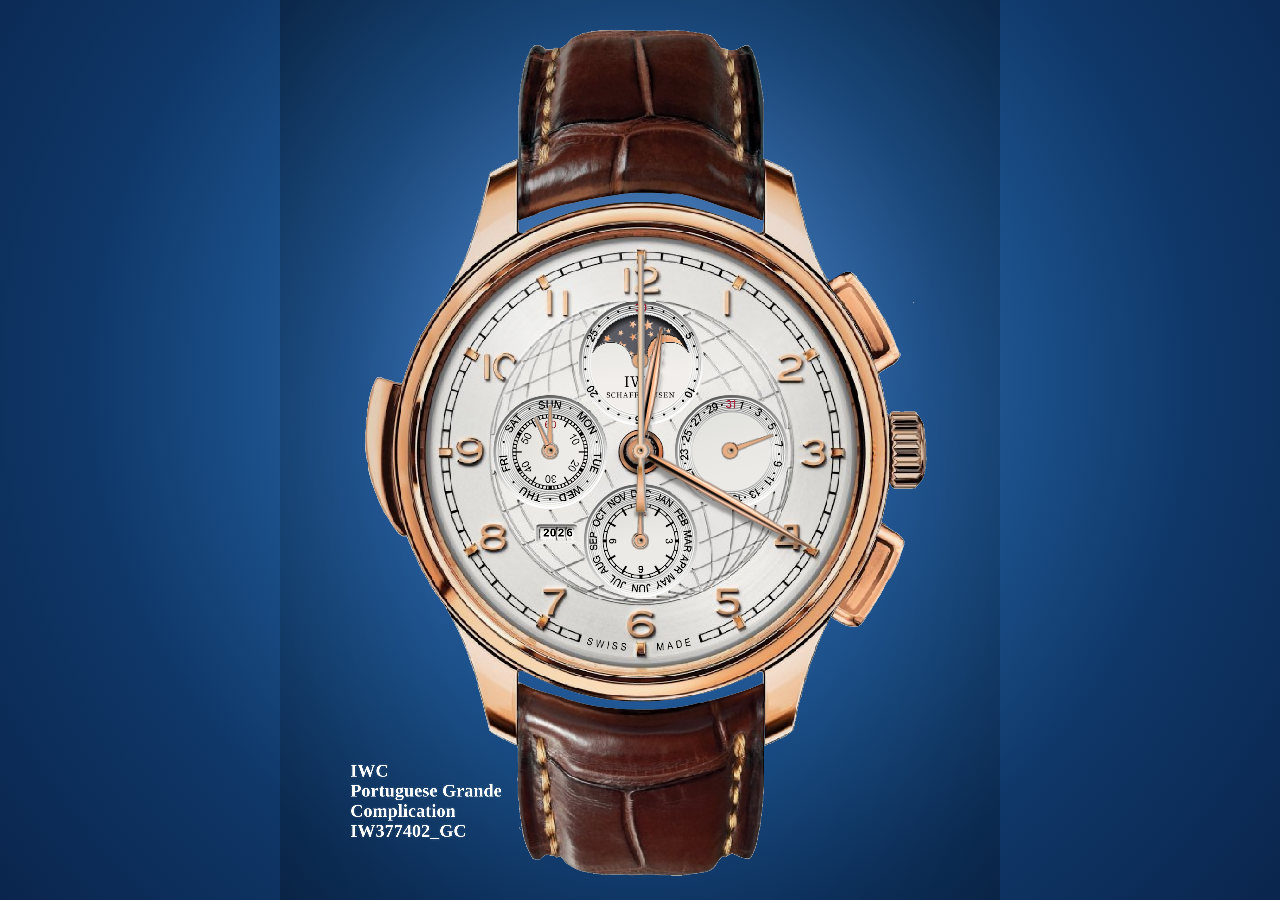
==== commit 33611889: "Add files via upload" ====
--- a/m_light.html
+++ b/m_light.html
@@ -215,53 +215,71 @@
 
 
 </style>
-<link rel="manifest" href="manifest.webmanifest?v=6">
-<link rel="apple-touch-icon" href="apple-touch-icon.png?v=6">
+<link rel="manifest" href="manifest.webmanifest?v=7">
+<link rel="apple-touch-icon" href="apple-touch-icon.png?v=7">
 <meta name="apple-mobile-web-app-capable" content="yes">
 <meta name="apple-mobile-web-app-title" content="IWC Watch">
 <meta name="apple-mobile-web-app-status-bar-style" content="black-translucent">
 <meta name="theme-color" content="#0a254d">
-<link rel="preload" as="image" href="image_001.png?v=6">
-<link rel="preload" as="image" href="image_002.png?v=6">
-<link rel="preload" as="image" href="image_003.png?v=6">
-<link rel="preload" as="image" href="image_004.png?v=6">
-<link rel="preload" as="image" href="image_005.png?v=6">
-<link rel="preload" as="image" href="image_006.png?v=6">
-<link rel="preload" as="image" href="image_007.png?v=6">
-<link rel="preload" as="image" href="image_008.png?v=6">
-
-<style id="iwc-light-performance">
-/* IWC5 Light: only visual/rendering reductions; geometry and logic unchanged */
-.glassTopGlow, .glassSweep, .glintLayer, .hintWrap { display:none !important; animation:none !important; filter:none !important; }
-.glassDialOverlay { display:none !important; }
-* { will-change:auto !important; }
+<link rel="preload" as="image" href="image_001.png?v=7">
+<link rel="preload" as="image" href="image_002.png?v=7">
+<link rel="preload" as="image" href="image_003.png?v=7">
+<link rel="preload" as="image" href="image_004.png?v=7">
+<link rel="preload" as="image" href="image_005.png?v=7">
+<link rel="preload" as="image" href="image_006.png?v=7">
+<link rel="preload" as="image" href="image_007.png?v=7">
+<link rel="preload" as="image" href="image_008.png?v=7">
+
+<!-- IWC6 explicit progressive dial preload -->
+<link rel="preload" as="image" href="A2_low.webp?v=7">
+<link rel="preload" as="image" href="A2.png?v=7">
+
+<style id="iwc-light-performance-v7">
+/* IWC7 LIGHT: sichere Reduktion nur von schweren visuellen Effekten.
+   Keine Geometrie, keine X/Y, keine Layer-Reihenfolge, keine Uhrlogik geändert. */
+.glassTopGlow,
+.glassSweep,
+.glintLayer,
+.hintWrap {
+  display:none !important;
+  animation:none !important;
+  filter:none !important;
+  opacity:0 !important;
+}
+.glassDialOverlay {
+  pointer-events:none !important;
+}
+.glassDialOverlay .glassTopGlow,
+.glassDialOverlay .glassSweep {
+  display:none !important;
+}
 </style>
 <script>
+/* IWC7 LIGHT: Info-Overlay nur bei echtem Pinch ausblenden,
+   aber ohne breite id/class-Suche, damit nichts Falsches verschwindet. */
 (function(){
-  /* Hide possible info overlays during pinch-like gestures without changing zoom logic */
-  var lastTouches = 0;
-  function hideInfo(){
-    try {
-      document.querySelectorAll('[id*="info"], [class*="info"], .infoOverlay, #infoOverlay').forEach(function(el){
-        if(el && getComputedStyle(el).display !== "none"){ el.style.display = "none"; }
-      });
-    } catch(e) {}
-  }
-  document.addEventListener("touchstart", function(e){ lastTouches = e.touches ? e.touches.length : 0; if(lastTouches > 1) hideInfo(); }, {passive:true});
-  document.addEventListener("touchmove", function(e){ if(e.touches && e.touches.length > 1) hideInfo(); }, {passive:true});
+  function hideKnownInfoOverlay(){
+    var ids = ["infoOverlay","infoPanel","infoBox","overlayInfo"];
+    for(var i=0;i<ids.length;i++){
+      var el = document.getElementById(ids[i]);
+      if(el) el.style.display = "none";
+    }
+  }
+  document.addEventListener("touchstart", function(e){
+    if(e.touches && e.touches.length > 1) hideKnownInfoOverlay();
+  }, {passive:true});
+  document.addEventListener("touchmove", function(e){
+    if(e.touches && e.touches.length > 1) hideKnownInfoOverlay();
+  }, {passive:true});
 })();
 </script>
 
-
-<!-- IWC6 explicit progressive dial preload -->
-<link rel="preload" as="image" href="A2_low.webp?v=6">
-<link rel="preload" as="image" href="A2.png?v=6">
 </head><body>
 <div class="viewer" id="viewport"><div class="stageWrap" id="wrap"><div class="stage">
 <div id="watchTitle">IWC<br/>Portuguese Grande<br/>Complication<br/>IW377402_GC</div>
-<img alt="MO" class="mo" id="mo" src="image_001.png?v=6"/>
+<img alt="MO" class="mo" id="mo" src="image_001.png?v=7"/>
 <div class="caseVignette"></div>
-<img alt="A2" class="root" src="image_002.png?v=6"/>
+<img alt="A2" class="root" src="image_002.png?v=7"/>
 <div class="glassDialOverlay">
 <div class="glassTopGlow"></div>
 <div class="glassSweep" id="glassSweep"></div>
@@ -270,33 +288,33 @@
 <div class="year" id="year">
 <span class="year20" id="year20"></span><span class="yearTens" id="yearTens"></span><span class="yearOnes" id="yearOnes"></span>
 </div>
-<img alt="TG" class="tg" id="tg" src="image_003.png?v=6"/>
-<img alt="D_Z2" class="l" src="image_004.png?v=6" style="left:1521.5px;top:1521.5px;width:29px;height:29px;"/>
-<img alt="WO" class="wo" id="wo" src="image_005.png?v=6"/>
-<img alt="S" class="s" id="s" src="image_006.png?v=6"/>
-<img alt="D_Z5" class="l" src="image_004.png?v=6" style="left:905.5px;top:1521.5px;width:29px;height:29px;"/>
-<img alt="MT" class="mt" id="mt" src="image_005.png?v=6"/>
-<img alt="CH" class="ch" id="ch" src="image_006.png?v=6"/>
-<img alt="D_Z3" class="l" src="image_004.png?v=6" style="left:1213.5px;top:1828.5px;width:29px;height:29px;"/>
-<img alt="CM" class="cm" id="cm" src="image_007.png?v=6"/>
-<img alt="D_Z6" class="l" src="image_004.png?v=6" style="left:1213.5px;top:1213.5px;width:29px;height:29px;"/>
-<img alt="H" class="h" id="h" src="image_008.png?v=6"/>
-<img alt="M" class="m" id="m" src="image_009.png?v=6"/>
-<img alt="CS" class="cs" id="cs" src="image_010.png?v=6"/>
-<img alt="D_Z1" class="l" src="image_004.png?v=6" style="left:1213.5px;top:1521.5px;width:29px;height:29px;"/>
+<img alt="TG" class="tg" id="tg" src="image_003.png?v=7"/>
+<img alt="D_Z2" class="l" src="image_004.png?v=7" style="left:1521.5px;top:1521.5px;width:29px;height:29px;"/>
+<img alt="WO" class="wo" id="wo" src="image_005.png?v=7"/>
+<img alt="S" class="s" id="s" src="image_006.png?v=7"/>
+<img alt="D_Z5" class="l" src="image_004.png?v=7" style="left:905.5px;top:1521.5px;width:29px;height:29px;"/>
+<img alt="MT" class="mt" id="mt" src="image_005.png?v=7"/>
+<img alt="CH" class="ch" id="ch" src="image_006.png?v=7"/>
+<img alt="D_Z3" class="l" src="image_004.png?v=7" style="left:1213.5px;top:1828.5px;width:29px;height:29px;"/>
+<img alt="CM" class="cm" id="cm" src="image_007.png?v=7"/>
+<img alt="D_Z6" class="l" src="image_004.png?v=7" style="left:1213.5px;top:1213.5px;width:29px;height:29px;"/>
+<img alt="H" class="h" id="h" src="image_008.png?v=7"/>
+<img alt="M" class="m" id="m" src="image_009.png?v=7"/>
+<img alt="CS" class="cs" id="cs" src="image_010.png?v=7"/>
+<img alt="D_Z1" class="l" src="image_004.png?v=7" style="left:1213.5px;top:1521.5px;width:29px;height:29px;"/>
 <div class="push" id="pushStartStop" title="Start / Stop"></div>
 <div class="push" id="pushReset" title="Reset"></div>
 <div aria-hidden="true" class="hintWrap" id="chronoHint">
 <div class="hintArrowPremium"></div>
 </div>
-<img alt="GLINT_Z11" class="glintLayer" id="glintZ11" src="image_011.png?v=6"/>
-<img alt="GLINT_Z12" class="glintLayer" id="glintZ12" src="image_011.png?v=6" style="left:2071px;top:1539px;"/>
-<img alt="GLINT_Z13" class="glintLayer" id="glintZ13" src="image_011.png?v=6" style="left:1035px;top:797px;"/>
-<img alt="GLINT_Z14" class="glintLayer" id="glintZ14" src="image_011.png?v=6" style="left:809px;top:2302px;"/>
-<img alt="GLINT_Z15" class="glintLayer" id="glintZ15" src="image_011.png?v=6" style="left:1756px;top:2392px;"/>
-<img alt="GLINT_Z16" class="glintLayer" id="glintZ16" src="image_011.png?v=6" style="left:1772px;top:741px;"/>
-<img alt="GLINT_Z17" class="glintLayer" id="glintZ17" src="image_011.png?v=6" style="left:337px;top:1637px;"/>
-<img src="image_012.png?v=6" id="knopf_ob" class="chronoKnopfBild" style="position:absolute; left:1857px; top:911px; z-index:50000; pointer-events:auto; cursor:pointer; touch-action:none; -webkit-tap-highlight-color:transparent;"/><img src="image_013.png?v=6" id="knopf_unt" class="chronoKnopfBild" style="position:absolute; left:1871px; top:1775px; z-index:50000; pointer-events:auto; cursor:pointer; touch-action:none; -webkit-tap-highlight-color:transparent;"/></div></div></div>
+<img alt="GLINT_Z11" class="glintLayer" id="glintZ11" src="image_011.png?v=7"/>
+<img alt="GLINT_Z12" class="glintLayer" id="glintZ12" src="image_011.png?v=7" style="left:2071px;top:1539px;"/>
+<img alt="GLINT_Z13" class="glintLayer" id="glintZ13" src="image_011.png?v=7" style="left:1035px;top:797px;"/>
+<img alt="GLINT_Z14" class="glintLayer" id="glintZ14" src="image_011.png?v=7" style="left:809px;top:2302px;"/>
+<img alt="GLINT_Z15" class="glintLayer" id="glintZ15" src="image_011.png?v=7" style="left:1756px;top:2392px;"/>
+<img alt="GLINT_Z16" class="glintLayer" id="glintZ16" src="image_011.png?v=7" style="left:1772px;top:741px;"/>
+<img alt="GLINT_Z17" class="glintLayer" id="glintZ17" src="image_011.png?v=7" style="left:337px;top:1637px;"/>
+<img src="image_012.png?v=7" id="knopf_ob" class="chronoKnopfBild" style="position:absolute; left:1857px; top:911px; z-index:50000; pointer-events:auto; cursor:pointer; touch-action:none; -webkit-tap-highlight-color:transparent;"/><img src="image_013.png?v=7" id="knopf_unt" class="chronoKnopfBild" style="position:absolute; left:1871px; top:1775px; z-index:50000; pointer-events:auto; cursor:pointer; touch-action:none; -webkit-tap-highlight-color:transparent;"/></div></div></div>
 <script>
 (function(){
 const STAGE_W=2456, STAGE_H=3070, wrap=document.getElementById('wrap');
@@ -509,13 +527,13 @@
 })();
 </script>
 <audio id="tickSoftAudio" loop="" playsinline="" preload="auto">
-<source src="audio_001.mp3?v=6" type="audio/mp4"/>
+<source src="audio_001.mp3?v=7" type="audio/mp4"/>
 </audio>
 <audio id="tickLoudAudio" loop="" playsinline="" preload="auto">
-<source src="audio_002.mp3?v=6" type="audio/mpeg"/>
+<source src="audio_002.mp3?v=7" type="audio/mpeg"/>
 </audio>
 <audio id="chronoClickAudio" playsinline="" preload="auto">
-<source src="audio_003.bin?v=6" type="audio/mp4"/>
+<source src="audio_003.bin?v=7" type="audio/mp4"/>
 </audio>
 <script>
 (function(){
@@ -1218,12 +1236,12 @@
 (function(){
   if("serviceWorker" in navigator){
     window.addEventListener("load", function(){
-      navigator.serviceWorker.register("sw.js?v=6").catch(function(){});
+      navigator.serviceWorker.register("sw.js?v=7").catch(function(){});
     });
   }
   /* Off-DOM preload for key image assets */
   try {
-    var im0=new Image(); im0.src="image_001.png?v=6";var im1=new Image(); im1.src="image_002.png?v=6";var im2=new Image(); im2.src="image_003.png?v=6";var im3=new Image(); im3.src="image_004.png?v=6";var im4=new Image(); im4.src="image_005.png?v=6";var im5=new Image(); im5.src="image_006.png?v=6";var im6=new Image(); im6.src="image_007.png?v=6";var im7=new Image(); im7.src="image_008.png?v=6";var im8=new Image(); im8.src="image_009.png?v=6";var im9=new Image(); im9.src="image_010.png?v=6";var im10=new Image(); im10.src="image_011.png?v=6";var im11=new Image(); im11.src="image_012.png?v=6";
+    var im0=new Image(); im0.src="image_001.png?v=7";var im1=new Image(); im1.src="image_002.png?v=7";var im2=new Image(); im2.src="image_003.png?v=7";var im3=new Image(); im3.src="image_004.png?v=7";var im4=new Image(); im4.src="image_005.png?v=7";var im5=new Image(); im5.src="image_006.png?v=7";var im6=new Image(); im6.src="image_007.png?v=7";var im7=new Image(); im7.src="image_008.png?v=7";var im8=new Image(); im8.src="image_009.png?v=7";var im9=new Image(); im9.src="image_010.png?v=7";var im10=new Image(); im10.src="image_011.png?v=7";var im11=new Image(); im11.src="image_012.png?v=7";
   } catch(e) {}
 })();
 </script>
@@ -1235,8 +1253,8 @@
    Keine Position, keine Ebene, keine Skalierung, keine Drehung wird verändert. */
 (function(){
   try {
-    var low = new Image(); low.src = "A2_low.webp?v=6";
-    var full = new Image(); full.src = "A2.png?v=6";
+    var low = new Image(); low.src = "A2_low.webp?v=7";
+    var full = new Image(); full.src = "A2.png?v=7";
   } catch(e) {}
 })();
 </script>
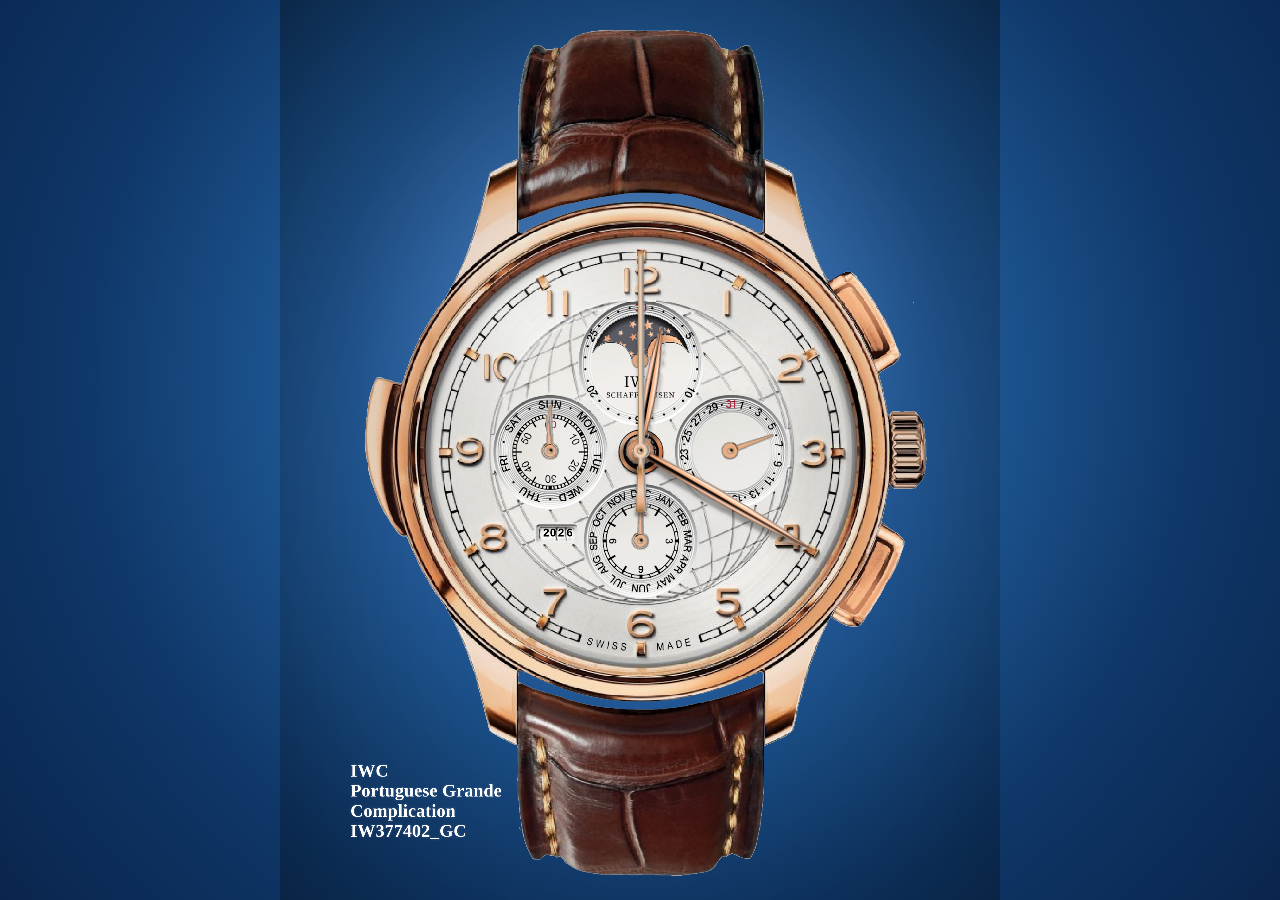
==== commit d5cc6fdd: "Add files via upload" ====
--- a/m_light.html
+++ b/m_light.html
@@ -215,24 +215,24 @@
 
 
 </style>
-<link rel="manifest" href="manifest.webmanifest?v=7">
-<link rel="apple-touch-icon" href="apple-touch-icon.png?v=7">
+<link rel="manifest" href="manifest.webmanifest?v=10">
+<link rel="apple-touch-icon" href="apple-touch-icon.png?v=10">
 <meta name="apple-mobile-web-app-capable" content="yes">
 <meta name="apple-mobile-web-app-title" content="IWC Watch">
 <meta name="apple-mobile-web-app-status-bar-style" content="black-translucent">
 <meta name="theme-color" content="#0a254d">
-<link rel="preload" as="image" href="image_001.png?v=7">
-<link rel="preload" as="image" href="image_002.png?v=7">
-<link rel="preload" as="image" href="image_003.png?v=7">
-<link rel="preload" as="image" href="image_004.png?v=7">
-<link rel="preload" as="image" href="image_005.png?v=7">
-<link rel="preload" as="image" href="image_006.png?v=7">
-<link rel="preload" as="image" href="image_007.png?v=7">
-<link rel="preload" as="image" href="image_008.png?v=7">
+<link rel="preload" as="image" href="image_001.png?v=10">
+<link rel="preload" as="image" href="image_002.png?v=10">
+<link rel="preload" as="image" href="image_003.png?v=10">
+<link rel="preload" as="image" href="image_004.png?v=10">
+<link rel="preload" as="image" href="image_005.png?v=10">
+<link rel="preload" as="image" href="image_006.png?v=10">
+<link rel="preload" as="image" href="image_007.png?v=10">
+<link rel="preload" as="image" href="image_008.png?v=10">
 
 <!-- IWC6 explicit progressive dial preload -->
-<link rel="preload" as="image" href="A2_low.webp?v=7">
-<link rel="preload" as="image" href="A2.png?v=7">
+<link rel="preload" as="image" href="A2_low.webp?v=10">
+<link rel="preload" as="image" href="A2.png?v=10">
 
 <style id="iwc-light-performance-v7">
 /* IWC7 LIGHT: sichere Reduktion nur von schweren visuellen Effekten.
@@ -277,9 +277,9 @@
 </head><body>
 <div class="viewer" id="viewport"><div class="stageWrap" id="wrap"><div class="stage">
 <div id="watchTitle">IWC<br/>Portuguese Grande<br/>Complication<br/>IW377402_GC</div>
-<img alt="MO" class="mo" id="mo" src="image_001.png?v=7"/>
+<img alt="MO" class="mo" id="mo" src="image_001.png?v=10"/>
 <div class="caseVignette"></div>
-<img alt="A2" class="root" src="image_002.png?v=7"/>
+<img alt="A2" class="root" src="image_002.png?v=10"/>
 <div class="glassDialOverlay">
 <div class="glassTopGlow"></div>
 <div class="glassSweep" id="glassSweep"></div>
@@ -288,33 +288,33 @@
 <div class="year" id="year">
 <span class="year20" id="year20"></span><span class="yearTens" id="yearTens"></span><span class="yearOnes" id="yearOnes"></span>
 </div>
-<img alt="TG" class="tg" id="tg" src="image_003.png?v=7"/>
-<img alt="D_Z2" class="l" src="image_004.png?v=7" style="left:1521.5px;top:1521.5px;width:29px;height:29px;"/>
-<img alt="WO" class="wo" id="wo" src="image_005.png?v=7"/>
-<img alt="S" class="s" id="s" src="image_006.png?v=7"/>
-<img alt="D_Z5" class="l" src="image_004.png?v=7" style="left:905.5px;top:1521.5px;width:29px;height:29px;"/>
-<img alt="MT" class="mt" id="mt" src="image_005.png?v=7"/>
-<img alt="CH" class="ch" id="ch" src="image_006.png?v=7"/>
-<img alt="D_Z3" class="l" src="image_004.png?v=7" style="left:1213.5px;top:1828.5px;width:29px;height:29px;"/>
-<img alt="CM" class="cm" id="cm" src="image_007.png?v=7"/>
-<img alt="D_Z6" class="l" src="image_004.png?v=7" style="left:1213.5px;top:1213.5px;width:29px;height:29px;"/>
-<img alt="H" class="h" id="h" src="image_008.png?v=7"/>
-<img alt="M" class="m" id="m" src="image_009.png?v=7"/>
-<img alt="CS" class="cs" id="cs" src="image_010.png?v=7"/>
-<img alt="D_Z1" class="l" src="image_004.png?v=7" style="left:1213.5px;top:1521.5px;width:29px;height:29px;"/>
+<img alt="TG" class="tg" id="tg" src="image_003.png?v=10"/>
+<img alt="D_Z2" class="l" src="image_004.png?v=10" style="left:1521.5px;top:1521.5px;width:29px;height:29px;"/>
+<img alt="WO" class="wo" id="wo" src="image_005.png?v=10"/>
+<img alt="S" class="s" id="s" src="image_006.png?v=10"/>
+<img alt="D_Z5" class="l" src="image_004.png?v=10" style="left:905.5px;top:1521.5px;width:29px;height:29px;"/>
+<img alt="MT" class="mt" id="mt" src="image_005.png?v=10"/>
+<img alt="CH" class="ch" id="ch" src="image_006.png?v=10"/>
+<img alt="D_Z3" class="l" src="image_004.png?v=10" style="left:1213.5px;top:1828.5px;width:29px;height:29px;"/>
+<img alt="CM" class="cm" id="cm" src="image_007.png?v=10"/>
+<img alt="D_Z6" class="l" src="image_004.png?v=10" style="left:1213.5px;top:1213.5px;width:29px;height:29px;"/>
+<img alt="H" class="h" id="h" src="image_008.png?v=10"/>
+<img alt="M" class="m" id="m" src="image_009.png?v=10"/>
+<img alt="CS" class="cs" id="cs" src="image_010.png?v=10"/>
+<img alt="D_Z1" class="l" src="image_004.png?v=10" style="left:1213.5px;top:1521.5px;width:29px;height:29px;"/>
 <div class="push" id="pushStartStop" title="Start / Stop"></div>
 <div class="push" id="pushReset" title="Reset"></div>
 <div aria-hidden="true" class="hintWrap" id="chronoHint">
 <div class="hintArrowPremium"></div>
 </div>
-<img alt="GLINT_Z11" class="glintLayer" id="glintZ11" src="image_011.png?v=7"/>
-<img alt="GLINT_Z12" class="glintLayer" id="glintZ12" src="image_011.png?v=7" style="left:2071px;top:1539px;"/>
-<img alt="GLINT_Z13" class="glintLayer" id="glintZ13" src="image_011.png?v=7" style="left:1035px;top:797px;"/>
-<img alt="GLINT_Z14" class="glintLayer" id="glintZ14" src="image_011.png?v=7" style="left:809px;top:2302px;"/>
-<img alt="GLINT_Z15" class="glintLayer" id="glintZ15" src="image_011.png?v=7" style="left:1756px;top:2392px;"/>
-<img alt="GLINT_Z16" class="glintLayer" id="glintZ16" src="image_011.png?v=7" style="left:1772px;top:741px;"/>
-<img alt="GLINT_Z17" class="glintLayer" id="glintZ17" src="image_011.png?v=7" style="left:337px;top:1637px;"/>
-<img src="image_012.png?v=7" id="knopf_ob" class="chronoKnopfBild" style="position:absolute; left:1857px; top:911px; z-index:50000; pointer-events:auto; cursor:pointer; touch-action:none; -webkit-tap-highlight-color:transparent;"/><img src="image_013.png?v=7" id="knopf_unt" class="chronoKnopfBild" style="position:absolute; left:1871px; top:1775px; z-index:50000; pointer-events:auto; cursor:pointer; touch-action:none; -webkit-tap-highlight-color:transparent;"/></div></div></div>
+<img alt="GLINT_Z11" class="glintLayer" id="glintZ11" src="image_011.png?v=10"/>
+<img alt="GLINT_Z12" class="glintLayer" id="glintZ12" src="image_011.png?v=10" style="left:2071px;top:1539px;"/>
+<img alt="GLINT_Z13" class="glintLayer" id="glintZ13" src="image_011.png?v=10" style="left:1035px;top:797px;"/>
+<img alt="GLINT_Z14" class="glintLayer" id="glintZ14" src="image_011.png?v=10" style="left:809px;top:2302px;"/>
+<img alt="GLINT_Z15" class="glintLayer" id="glintZ15" src="image_011.png?v=10" style="left:1756px;top:2392px;"/>
+<img alt="GLINT_Z16" class="glintLayer" id="glintZ16" src="image_011.png?v=10" style="left:1772px;top:741px;"/>
+<img alt="GLINT_Z17" class="glintLayer" id="glintZ17" src="image_011.png?v=10" style="left:337px;top:1637px;"/>
+<img src="image_012.png?v=10" id="knopf_ob" class="chronoKnopfBild" style="position:absolute; left:1857px; top:911px; z-index:50000; pointer-events:auto; cursor:pointer; touch-action:none; -webkit-tap-highlight-color:transparent;"/><img src="image_013.png?v=10" id="knopf_unt" class="chronoKnopfBild" style="position:absolute; left:1871px; top:1775px; z-index:50000; pointer-events:auto; cursor:pointer; touch-action:none; -webkit-tap-highlight-color:transparent;"/></div></div></div>
 <script>
 (function(){
 const STAGE_W=2456, STAGE_H=3070, wrap=document.getElementById('wrap');
@@ -527,14 +527,12 @@
 })();
 </script>
 <audio id="tickSoftAudio" loop="" playsinline="" preload="auto">
-<source src="audio_001.mp3?v=7" type="audio/mp4"/>
+<source src="audio_001.mp3?v=10" type="audio/mp4"/>
 </audio>
 <audio id="tickLoudAudio" loop="" playsinline="" preload="auto">
-<source src="audio_002.mp3?v=7" type="audio/mpeg"/>
+<source src="audio_002.mp3?v=10" type="audio/mpeg"/>
 </audio>
-<audio id="chronoClickAudio" playsinline="" preload="auto">
-<source src="audio_003.bin?v=7" type="audio/mp4"/>
-</audio>
+<audio id="chronoClickAudio" playsinline="" preload="auto" src="chrono_click.m4a?v=10" playsinline preload="auto"><source src="chrono_click.m4a?v=10" type="audio/mp4"/></audio>
 <script>
 (function(){
   const tickSoftAudio = document.getElementById('tickSoftAudio');
@@ -1177,12 +1175,59 @@
 </script>
 
 <script>
-/* IWC4: sichtbare Drücker-Bilder mit bestehender Chrono-Logik verbinden.
-   Bestehende Sound-/Zeiger-/Reset-Logik bleibt unverändert.
-   knopf_ob  -> vorhandener #pushStartStop
-   knopf_unt -> vorhandener #pushReset
-*/
+/* IWC9: sichtbare Drücker-Bilder + bestehende Chrono-Logik.
+   Fix für iPhone/PWA: Klicksound wird DIREKT im echten User-Touch-Event gestartet.
+   Danach wird zusätzlich der vorhandene Original-Drücker ausgelöst.
+   Keine Zeiger-/Chrono-/Reset-Logik neu gebaut. */
 (function(){
+  function playExistingChronoClickAudio(){
+    try {
+      if(typeof window.__unlockTickAudio === "function") {
+        try { window.__unlockTickAudio(); } catch(e) {}
+      }
+      var a = document.getElementById("chronoClickAudio");
+      if(!a) return;
+      a.volume = 1.0;
+      a.muted = false;
+      try { a.pause(); } catch(e) {}
+      try { a.currentTime = 0; } catch(e) {}
+
+      var c = a.cloneNode(true);
+      c.volume = 1.0;
+      c.muted = false;
+      c.playsInline = true;
+      c.setAttribute("playsinline", "");
+      c.setAttribute("webkit-playsinline", "");
+      var cleanup = function(){ try { c.remove(); } catch(e) {} };
+      c.addEventListener("ended", cleanup, {once:true});
+      c.addEventListener("error", cleanup, {once:true});
+      document.body.appendChild(c);
+      var p = c.play();
+      if(p && typeof p.catch === "function") p.catch(function(){ cleanup(); });
+    } catch(e) {}
+  }
+
+  function emitPointer(target, type){
+    try {
+      target.dispatchEvent(new PointerEvent(type, {
+        bubbles:true,
+        cancelable:true,
+        pointerId:1,
+        pointerType:"touch",
+        isPrimary:true,
+        view:window
+      }));
+    } catch(e) {
+      try {
+        target.dispatchEvent(new MouseEvent(type === "pointerdown" ? "mousedown" : "mouseup", {
+          bubbles:true,
+          cancelable:true,
+          view:window
+        }));
+      } catch(_e) {}
+    }
+  }
+
   function flashAndForward(imgId, targetId){
     var img = document.getElementById(imgId);
     var target = document.getElementById(targetId);
@@ -1199,19 +1244,20 @@
       busy = true;
 
       img.style.opacity = "0";
+
+      /* Sound direkt im echten Tap/Click auf sichtbarem Bild starten */
+      playExistingChronoClickAudio();
+
+      /* Bestehende Original-Logik weiter auslösen */
+      emitPointer(target, "pointerdown");
+      window.setTimeout(function(){
+        emitPointer(target, "pointerup");
+      }, 30);
+
       window.setTimeout(function(){
         img.style.opacity = "1";
         busy = false;
       }, 300);
-
-      /* Bestehenden unsichtbaren Original-Drücker auslösen */
-      try {
-        target.dispatchEvent(new MouseEvent("mousedown", {bubbles:true, cancelable:true, view:window}));
-        target.dispatchEvent(new MouseEvent("mouseup",   {bubbles:true, cancelable:true, view:window}));
-        target.dispatchEvent(new MouseEvent("click",     {bubbles:true, cancelable:true, view:window}));
-      } catch(e) {
-        target.click();
-      }
     }
 
     img.addEventListener("pointerdown", run, {passive:false});
@@ -1219,15 +1265,13 @@
     img.addEventListener("mousedown", run, {passive:false});
   }
 
-  if(document.readyState === "loading"){
-    document.addEventListener("DOMContentLoaded", function(){
-      flashAndForward("knopf_ob", "pushStartStop");
-      flashAndForward("knopf_unt", "pushReset");
-    });
-  } else {
+  function init(){
     flashAndForward("knopf_ob", "pushStartStop");
     flashAndForward("knopf_unt", "pushReset");
   }
+
+  if(document.readyState === "loading") document.addEventListener("DOMContentLoaded", init);
+  else init();
 })();
 </script>
 
@@ -1236,12 +1280,12 @@
 (function(){
   if("serviceWorker" in navigator){
     window.addEventListener("load", function(){
-      navigator.serviceWorker.register("sw.js?v=7").catch(function(){});
+      navigator.serviceWorker.register("sw.js?v=10").catch(function(){});
     });
   }
   /* Off-DOM preload for key image assets */
   try {
-    var im0=new Image(); im0.src="image_001.png?v=7";var im1=new Image(); im1.src="image_002.png?v=7";var im2=new Image(); im2.src="image_003.png?v=7";var im3=new Image(); im3.src="image_004.png?v=7";var im4=new Image(); im4.src="image_005.png?v=7";var im5=new Image(); im5.src="image_006.png?v=7";var im6=new Image(); im6.src="image_007.png?v=7";var im7=new Image(); im7.src="image_008.png?v=7";var im8=new Image(); im8.src="image_009.png?v=7";var im9=new Image(); im9.src="image_010.png?v=7";var im10=new Image(); im10.src="image_011.png?v=7";var im11=new Image(); im11.src="image_012.png?v=7";
+    var im0=new Image(); im0.src="image_001.png?v=10";var im1=new Image(); im1.src="image_002.png?v=10";var im2=new Image(); im2.src="image_003.png?v=10";var im3=new Image(); im3.src="image_004.png?v=10";var im4=new Image(); im4.src="image_005.png?v=10";var im5=new Image(); im5.src="image_006.png?v=10";var im6=new Image(); im6.src="image_007.png?v=10";var im7=new Image(); im7.src="image_008.png?v=10";var im8=new Image(); im8.src="image_009.png?v=10";var im9=new Image(); im9.src="image_010.png?v=10";var im10=new Image(); im10.src="image_011.png?v=10";var im11=new Image(); im11.src="image_012.png?v=10";
   } catch(e) {}
 })();
 </script>
@@ -1253,8 +1297,8 @@
    Keine Position, keine Ebene, keine Skalierung, keine Drehung wird verändert. */
 (function(){
   try {
-    var low = new Image(); low.src = "A2_low.webp?v=7";
-    var full = new Image(); full.src = "A2.png?v=7";
+    var low = new Image(); low.src = "A2_low.webp?v=10";
+    var full = new Image(); full.src = "A2.png?v=10";
   } catch(e) {}
 })();
 </script>
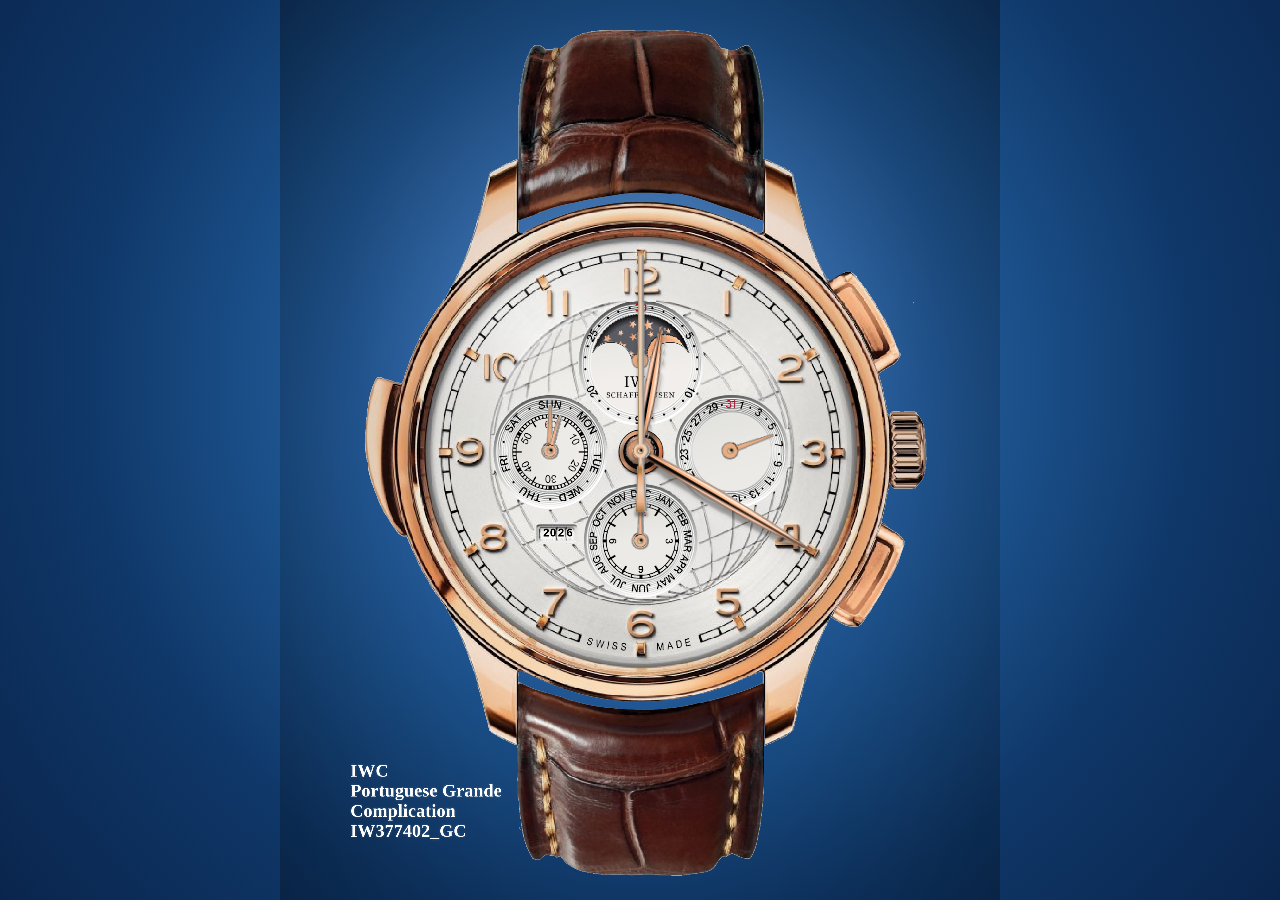
==== commit 00c8fe60: "Add files via upload" ====
--- a/m_light.html
+++ b/m_light.html
@@ -215,27 +215,27 @@
 
 
 </style>
-<link rel="manifest" href="manifest.webmanifest?v=10">
-<link rel="apple-touch-icon" href="apple-touch-icon.png?v=10">
+<link rel="manifest" href="manifest.webmanifest?v=11">
+<link rel="apple-touch-icon" href="apple-touch-icon.png?v=11">
 <meta name="apple-mobile-web-app-capable" content="yes">
 <meta name="apple-mobile-web-app-title" content="IWC Watch">
 <meta name="apple-mobile-web-app-status-bar-style" content="black-translucent">
 <meta name="theme-color" content="#0a254d">
-<link rel="preload" as="image" href="image_001.png?v=10">
-<link rel="preload" as="image" href="image_002.png?v=10">
-<link rel="preload" as="image" href="image_003.png?v=10">
-<link rel="preload" as="image" href="image_004.png?v=10">
-<link rel="preload" as="image" href="image_005.png?v=10">
-<link rel="preload" as="image" href="image_006.png?v=10">
-<link rel="preload" as="image" href="image_007.png?v=10">
-<link rel="preload" as="image" href="image_008.png?v=10">
-
-<!-- IWC6 explicit progressive dial preload -->
-<link rel="preload" as="image" href="A2_low.webp?v=10">
-<link rel="preload" as="image" href="A2.png?v=10">
-
-<style id="iwc-light-performance-v7">
-/* IWC7 LIGHT: sichere Reduktion nur von schweren visuellen Effekten.
+<link rel="preload" as="image" href="image_001.png?v=11">
+<link rel="preload" as="image" href="image_002.png?v=11">
+<link rel="preload" as="image" href="image_003.png?v=11">
+<link rel="preload" as="image" href="image_004.png?v=11">
+<link rel="preload" as="image" href="image_005.png?v=11">
+<link rel="preload" as="image" href="image_006.png?v=11">
+<link rel="preload" as="image" href="image_007.png?v=11">
+<link rel="preload" as="image" href="image_008.png?v=11">
+
+<!-- IWC11 explicit progressive dial preload -->
+<link rel="preload" as="image" href="A2_low.webp?v=11">
+<link rel="preload" as="image" href="A2.png?v=11">
+
+<style id="iwc-light-performance-v11">
+/* IWC11 LIGHT: sichere Reduktion nur von schweren visuellen Effekten.
    Keine Geometrie, keine X/Y, keine Layer-Reihenfolge, keine Uhrlogik geändert. */
 .glassTopGlow,
 .glassSweep,
@@ -255,7 +255,7 @@
 }
 </style>
 <script>
-/* IWC7 LIGHT: Info-Overlay nur bei echtem Pinch ausblenden,
+/* IWC11 LIGHT: Info-Overlay nur bei echtem Pinch ausblenden,
    aber ohne breite id/class-Suche, damit nichts Falsches verschwindet. */
 (function(){
   function hideKnownInfoOverlay(){
@@ -277,9 +277,9 @@
 </head><body>
 <div class="viewer" id="viewport"><div class="stageWrap" id="wrap"><div class="stage">
 <div id="watchTitle">IWC<br/>Portuguese Grande<br/>Complication<br/>IW377402_GC</div>
-<img alt="MO" class="mo" id="mo" src="image_001.png?v=10"/>
+<img alt="MO" class="mo" id="mo" src="image_001.png?v=11"/>
 <div class="caseVignette"></div>
-<img alt="A2" class="root" src="image_002.png?v=10"/>
+<img alt="A2" class="root" id="A2_dial" src="A2_low.webp?v=11" data-full="A2.png?v=11"/>
 <div class="glassDialOverlay">
 <div class="glassTopGlow"></div>
 <div class="glassSweep" id="glassSweep"></div>
@@ -288,33 +288,33 @@
 <div class="year" id="year">
 <span class="year20" id="year20"></span><span class="yearTens" id="yearTens"></span><span class="yearOnes" id="yearOnes"></span>
 </div>
-<img alt="TG" class="tg" id="tg" src="image_003.png?v=10"/>
-<img alt="D_Z2" class="l" src="image_004.png?v=10" style="left:1521.5px;top:1521.5px;width:29px;height:29px;"/>
-<img alt="WO" class="wo" id="wo" src="image_005.png?v=10"/>
-<img alt="S" class="s" id="s" src="image_006.png?v=10"/>
-<img alt="D_Z5" class="l" src="image_004.png?v=10" style="left:905.5px;top:1521.5px;width:29px;height:29px;"/>
-<img alt="MT" class="mt" id="mt" src="image_005.png?v=10"/>
-<img alt="CH" class="ch" id="ch" src="image_006.png?v=10"/>
-<img alt="D_Z3" class="l" src="image_004.png?v=10" style="left:1213.5px;top:1828.5px;width:29px;height:29px;"/>
-<img alt="CM" class="cm" id="cm" src="image_007.png?v=10"/>
-<img alt="D_Z6" class="l" src="image_004.png?v=10" style="left:1213.5px;top:1213.5px;width:29px;height:29px;"/>
-<img alt="H" class="h" id="h" src="image_008.png?v=10"/>
-<img alt="M" class="m" id="m" src="image_009.png?v=10"/>
-<img alt="CS" class="cs" id="cs" src="image_010.png?v=10"/>
-<img alt="D_Z1" class="l" src="image_004.png?v=10" style="left:1213.5px;top:1521.5px;width:29px;height:29px;"/>
+<img alt="TG" class="tg" id="tg" src="image_003.png?v=11"/>
+<img alt="D_Z2" class="l" src="image_004.png?v=11" style="left:1521.5px;top:1521.5px;width:29px;height:29px;"/>
+<img alt="WO" class="wo" id="wo" src="image_005.png?v=11"/>
+<img alt="S" class="s" id="s" src="image_006.png?v=11"/>
+<img alt="D_Z5" class="l" src="image_004.png?v=11" style="left:905.5px;top:1521.5px;width:29px;height:29px;"/>
+<img alt="MT" class="mt" id="mt" src="image_005.png?v=11"/>
+<img alt="CH" class="ch" id="ch" src="image_006.png?v=11"/>
+<img alt="D_Z3" class="l" src="image_004.png?v=11" style="left:1213.5px;top:1828.5px;width:29px;height:29px;"/>
+<img alt="CM" class="cm" id="cm" src="image_007.png?v=11"/>
+<img alt="D_Z6" class="l" src="image_004.png?v=11" style="left:1213.5px;top:1213.5px;width:29px;height:29px;"/>
+<img alt="H" class="h" id="h" src="image_008.png?v=11"/>
+<img alt="M" class="m" id="m" src="image_009.png?v=11"/>
+<img alt="CS" class="cs" id="cs" src="image_010.png?v=11"/>
+<img alt="D_Z1" class="l" src="image_004.png?v=11" style="left:1213.5px;top:1521.5px;width:29px;height:29px;"/>
 <div class="push" id="pushStartStop" title="Start / Stop"></div>
 <div class="push" id="pushReset" title="Reset"></div>
 <div aria-hidden="true" class="hintWrap" id="chronoHint">
 <div class="hintArrowPremium"></div>
 </div>
-<img alt="GLINT_Z11" class="glintLayer" id="glintZ11" src="image_011.png?v=10"/>
-<img alt="GLINT_Z12" class="glintLayer" id="glintZ12" src="image_011.png?v=10" style="left:2071px;top:1539px;"/>
-<img alt="GLINT_Z13" class="glintLayer" id="glintZ13" src="image_011.png?v=10" style="left:1035px;top:797px;"/>
-<img alt="GLINT_Z14" class="glintLayer" id="glintZ14" src="image_011.png?v=10" style="left:809px;top:2302px;"/>
-<img alt="GLINT_Z15" class="glintLayer" id="glintZ15" src="image_011.png?v=10" style="left:1756px;top:2392px;"/>
-<img alt="GLINT_Z16" class="glintLayer" id="glintZ16" src="image_011.png?v=10" style="left:1772px;top:741px;"/>
-<img alt="GLINT_Z17" class="glintLayer" id="glintZ17" src="image_011.png?v=10" style="left:337px;top:1637px;"/>
-<img src="image_012.png?v=10" id="knopf_ob" class="chronoKnopfBild" style="position:absolute; left:1857px; top:911px; z-index:50000; pointer-events:auto; cursor:pointer; touch-action:none; -webkit-tap-highlight-color:transparent;"/><img src="image_013.png?v=10" id="knopf_unt" class="chronoKnopfBild" style="position:absolute; left:1871px; top:1775px; z-index:50000; pointer-events:auto; cursor:pointer; touch-action:none; -webkit-tap-highlight-color:transparent;"/></div></div></div>
+<img alt="GLINT_Z11" class="glintLayer" id="glintZ11" src="image_011.png?v=11"/>
+<img alt="GLINT_Z12" class="glintLayer" id="glintZ12" src="image_011.png?v=11" style="left:2071px;top:1539px;"/>
+<img alt="GLINT_Z13" class="glintLayer" id="glintZ13" src="image_011.png?v=11" style="left:1035px;top:797px;"/>
+<img alt="GLINT_Z14" class="glintLayer" id="glintZ14" src="image_011.png?v=11" style="left:809px;top:2302px;"/>
+<img alt="GLINT_Z15" class="glintLayer" id="glintZ15" src="image_011.png?v=11" style="left:1756px;top:2392px;"/>
+<img alt="GLINT_Z16" class="glintLayer" id="glintZ16" src="image_011.png?v=11" style="left:1772px;top:741px;"/>
+<img alt="GLINT_Z17" class="glintLayer" id="glintZ17" src="image_011.png?v=11" style="left:337px;top:1637px;"/>
+<img src="image_012.png?v=11" id="knopf_ob" class="chronoKnopfBild" style="position:absolute; left:1857px; top:911px; z-index:50000; pointer-events:auto; cursor:pointer; touch-action:none; -webkit-tap-highlight-color:transparent;"/><img src="image_013.png?v=11" id="knopf_unt" class="chronoKnopfBild" style="position:absolute; left:1871px; top:1775px; z-index:50000; pointer-events:auto; cursor:pointer; touch-action:none; -webkit-tap-highlight-color:transparent;"/></div></div></div>
 <script>
 (function(){
 const STAGE_W=2456, STAGE_H=3070, wrap=document.getElementById('wrap');
@@ -527,12 +527,12 @@
 })();
 </script>
 <audio id="tickSoftAudio" loop="" playsinline="" preload="auto">
-<source src="audio_001.mp3?v=10" type="audio/mp4"/>
+<source src="audio_001.mp3?v=11" type="audio/mp4"/>
 </audio>
 <audio id="tickLoudAudio" loop="" playsinline="" preload="auto">
-<source src="audio_002.mp3?v=10" type="audio/mpeg"/>
+<source src="audio_002.mp3?v=11" type="audio/mpeg"/>
 </audio>
-<audio id="chronoClickAudio" playsinline="" preload="auto" src="chrono_click.m4a?v=10" playsinline preload="auto"><source src="chrono_click.m4a?v=10" type="audio/mp4"/></audio>
+<audio id="chronoClickAudio" playsinline="" preload="auto" src="chrono_click.m4a?v=11" playsinline preload="auto"><source src="chrono_click.m4a?v=11" type="audio/mp4"/></audio>
 <script>
 (function(){
   const tickSoftAudio = document.getElementById('tickSoftAudio');
@@ -1280,26 +1280,38 @@
 (function(){
   if("serviceWorker" in navigator){
     window.addEventListener("load", function(){
-      navigator.serviceWorker.register("sw.js?v=10").catch(function(){});
+      navigator.serviceWorker.register("sw.js?v=11").catch(function(){});
     });
   }
   /* Off-DOM preload for key image assets */
   try {
-    var im0=new Image(); im0.src="image_001.png?v=10";var im1=new Image(); im1.src="image_002.png?v=10";var im2=new Image(); im2.src="image_003.png?v=10";var im3=new Image(); im3.src="image_004.png?v=10";var im4=new Image(); im4.src="image_005.png?v=10";var im5=new Image(); im5.src="image_006.png?v=10";var im6=new Image(); im6.src="image_007.png?v=10";var im7=new Image(); im7.src="image_008.png?v=10";var im8=new Image(); im8.src="image_009.png?v=10";var im9=new Image(); im9.src="image_010.png?v=10";var im10=new Image(); im10.src="image_011.png?v=10";var im11=new Image(); im11.src="image_012.png?v=10";
+    var im0=new Image(); im0.src="image_001.png?v=11";var im1=new Image(); im1.src="image_002.png?v=11";var im2=new Image(); im2.src="image_003.png?v=11";var im3=new Image(); im3.src="image_004.png?v=11";var im4=new Image(); im4.src="image_005.png?v=11";var im5=new Image(); im5.src="image_006.png?v=11";var im6=new Image(); im6.src="image_007.png?v=11";var im7=new Image(); im7.src="image_008.png?v=11";var im8=new Image(); im8.src="image_009.png?v=11";var im9=new Image(); im9.src="image_010.png?v=11";var im10=new Image(); im10.src="image_011.png?v=11";var im11=new Image(); im11.src="image_012.png?v=11";
   } catch(e) {}
 })();
 </script>
 
 
 <script>
-/* IWC6: Progressive Image Loading für Zifferblatt:
-   zuerst A2_low.webp vorladen, danach A2.png off-DOM laden.
-   Keine Position, keine Ebene, keine Skalierung, keine Drehung wird verändert. */
+/* IWC11: echtes Progressive Image Loading für Zifferblatt.
+   Sichtbar zuerst A2_low.webp auf derselben .root-Ebene,
+   danach Wechsel auf A2.png. Keine Position, keine Skalierung, keine Drehung,
+   keine Layer-Reihenfolge und keine Uhrlogik verändert. */
 (function(){
-  try {
-    var low = new Image(); low.src = "A2_low.webp?v=10";
-    var full = new Image(); full.src = "A2.png?v=10";
-  } catch(e) {}
+  function swapDial(){
+    var dial = document.getElementById("A2_dial");
+    if(!dial) return;
+    var fullSrc = dial.getAttribute("data-full") || "A2.png?v=11";
+    var full = new Image();
+    full.onload = function(){
+      dial.src = fullSrc;
+    };
+    full.src = fullSrc;
+  }
+  if(document.readyState === "loading") {
+    document.addEventListener("DOMContentLoaded", swapDial);
+  } else {
+    swapDial();
+  }
 })();
 </script>
 
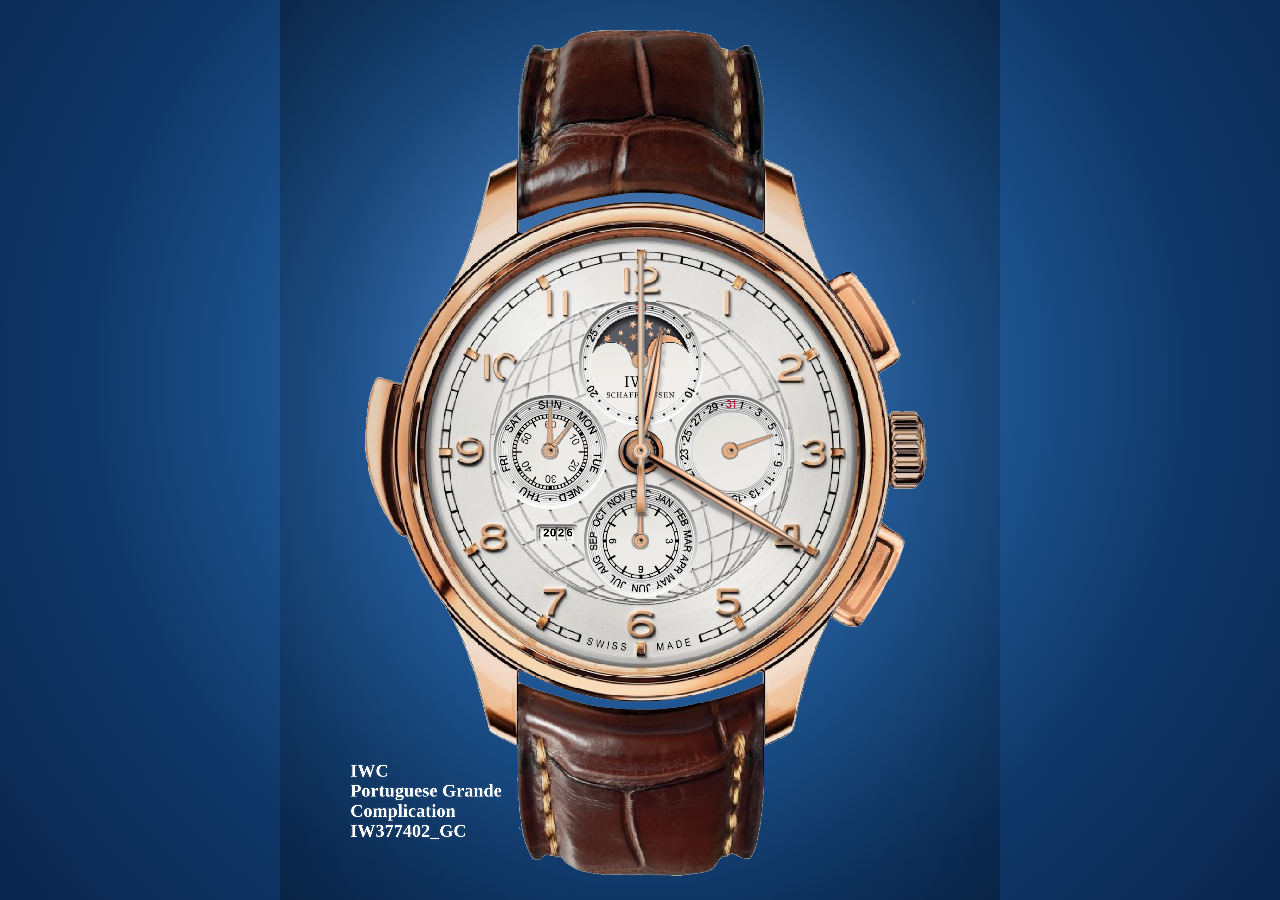
==== commit 4a0213a8: "Add files via upload" ====
--- a/m_light.html
+++ b/m_light.html
@@ -1,4 +1,5 @@
 <!DOCTYPE html>
+
 <html lang="de"><head><meta charset="utf-8"/>
 <meta content="width=device-width, initial-scale=1.0, viewport-fit=cover" name="viewport"/>
 <title>IWC A2 single-root cleaned</title>
@@ -215,28 +216,17 @@
 
 
 </style>
-<link rel="manifest" href="manifest.webmanifest?v=11">
-<link rel="apple-touch-icon" href="apple-touch-icon.png?v=11">
-<meta name="apple-mobile-web-app-capable" content="yes">
-<meta name="apple-mobile-web-app-title" content="IWC Watch">
-<meta name="apple-mobile-web-app-status-bar-style" content="black-translucent">
-<meta name="theme-color" content="#0a254d">
-<link rel="preload" as="image" href="image_001.png?v=11">
-<link rel="preload" as="image" href="image_002.png?v=11">
-<link rel="preload" as="image" href="image_003.png?v=11">
-<link rel="preload" as="image" href="image_004.png?v=11">
-<link rel="preload" as="image" href="image_005.png?v=11">
-<link rel="preload" as="image" href="image_006.png?v=11">
-<link rel="preload" as="image" href="image_007.png?v=11">
-<link rel="preload" as="image" href="image_008.png?v=11">
-
-<!-- IWC11 explicit progressive dial preload -->
-<link rel="preload" as="image" href="A2_low.webp?v=11">
-<link rel="preload" as="image" href="A2.png?v=11">
-
-<style id="iwc-light-performance-v11">
-/* IWC11 LIGHT: sichere Reduktion nur von schweren visuellen Effekten.
-   Keine Geometrie, keine X/Y, keine Layer-Reihenfolge, keine Uhrlogik geändert. */
+<link href="manifest.webmanifest?v=15" rel="manifest"/>
+<link href="apple-touch-icon.png?v=15" rel="apple-touch-icon"/>
+<meta content="yes" name="apple-mobile-web-app-capable"/>
+<meta content="IWC" name="apple-mobile-web-app-title"/>
+<meta content="black-translucent" name="apple-mobile-web-app-status-bar-style"/>
+<meta content="#0a254d" name="theme-color"/>
+<link as="image" href="A2_low.webp?v=15" rel="preload"/>
+<link as="image" href="A2.png?v=15" rel="preload"/>
+
+<style id="iwc14_light_performance">
+/* IWC14 LIGHT: sichere Reduktion schwerer Effekte; keine Geometrie, keine Layer, keine Uhrlogik verändert. */
 .glassTopGlow,
 .glassSweep,
 .glintLayer,
@@ -249,37 +239,13 @@
 .glassDialOverlay {
   pointer-events:none !important;
 }
-.glassDialOverlay .glassTopGlow,
-.glassDialOverlay .glassSweep {
-  display:none !important;
-}
 </style>
-<script>
-/* IWC11 LIGHT: Info-Overlay nur bei echtem Pinch ausblenden,
-   aber ohne breite id/class-Suche, damit nichts Falsches verschwindet. */
-(function(){
-  function hideKnownInfoOverlay(){
-    var ids = ["infoOverlay","infoPanel","infoBox","overlayInfo"];
-    for(var i=0;i<ids.length;i++){
-      var el = document.getElementById(ids[i]);
-      if(el) el.style.display = "none";
-    }
-  }
-  document.addEventListener("touchstart", function(e){
-    if(e.touches && e.touches.length > 1) hideKnownInfoOverlay();
-  }, {passive:true});
-  document.addEventListener("touchmove", function(e){
-    if(e.touches && e.touches.length > 1) hideKnownInfoOverlay();
-  }, {passive:true});
-})();
-</script>
-
 </head><body>
 <div class="viewer" id="viewport"><div class="stageWrap" id="wrap"><div class="stage">
 <div id="watchTitle">IWC<br/>Portuguese Grande<br/>Complication<br/>IW377402_GC</div>
-<img alt="MO" class="mo" id="mo" src="image_001.png?v=11"/>
+<img alt="MO" class="mo" id="mo" src="mo.png?v=15"/>
 <div class="caseVignette"></div>
-<img alt="A2" class="root" id="A2_dial" src="A2_low.webp?v=11" data-full="A2.png?v=11"/>
+<img alt="A2" class="root" data-full="A2.png?v=15" id="A2_dial" src="A2_low.webp?v=15"/>
 <div class="glassDialOverlay">
 <div class="glassTopGlow"></div>
 <div class="glassSweep" id="glassSweep"></div>
@@ -288,33 +254,33 @@
 <div class="year" id="year">
 <span class="year20" id="year20"></span><span class="yearTens" id="yearTens"></span><span class="yearOnes" id="yearOnes"></span>
 </div>
-<img alt="TG" class="tg" id="tg" src="image_003.png?v=11"/>
-<img alt="D_Z2" class="l" src="image_004.png?v=11" style="left:1521.5px;top:1521.5px;width:29px;height:29px;"/>
-<img alt="WO" class="wo" id="wo" src="image_005.png?v=11"/>
-<img alt="S" class="s" id="s" src="image_006.png?v=11"/>
-<img alt="D_Z5" class="l" src="image_004.png?v=11" style="left:905.5px;top:1521.5px;width:29px;height:29px;"/>
-<img alt="MT" class="mt" id="mt" src="image_005.png?v=11"/>
-<img alt="CH" class="ch" id="ch" src="image_006.png?v=11"/>
-<img alt="D_Z3" class="l" src="image_004.png?v=11" style="left:1213.5px;top:1828.5px;width:29px;height:29px;"/>
-<img alt="CM" class="cm" id="cm" src="image_007.png?v=11"/>
-<img alt="D_Z6" class="l" src="image_004.png?v=11" style="left:1213.5px;top:1213.5px;width:29px;height:29px;"/>
-<img alt="H" class="h" id="h" src="image_008.png?v=11"/>
-<img alt="M" class="m" id="m" src="image_009.png?v=11"/>
-<img alt="CS" class="cs" id="cs" src="image_010.png?v=11"/>
-<img alt="D_Z1" class="l" src="image_004.png?v=11" style="left:1213.5px;top:1521.5px;width:29px;height:29px;"/>
+<img alt="TG" class="tg" id="tg" src="img_003.png?v=15"/>
+<img alt="D_Z2" class="l" src="img_004.png?v=15" style="left:1521.5px;top:1521.5px;width:29px;height:29px;"/>
+<img alt="WO" class="wo" id="wo" src="img_005.png?v=15"/>
+<img alt="S" class="s" id="s" src="img_006.png?v=15"/>
+<img alt="D_Z5" class="l" src="img_004.png?v=15" style="left:905.5px;top:1521.5px;width:29px;height:29px;"/>
+<img alt="MT" class="mt" id="mt" src="img_005.png?v=15"/>
+<img alt="CH" class="ch" id="ch" src="img_006.png?v=15"/>
+<img alt="D_Z3" class="l" src="img_004.png?v=15" style="left:1213.5px;top:1828.5px;width:29px;height:29px;"/>
+<img alt="CM" class="cm" id="cm" src="img_007.png?v=15"/>
+<img alt="D_Z6" class="l" src="img_004.png?v=15" style="left:1213.5px;top:1213.5px;width:29px;height:29px;"/>
+<img alt="H" class="h" id="h" src="img_008.png?v=15"/>
+<img alt="M" class="m" id="m" src="img_009.png?v=15"/>
+<img alt="CS" class="cs" id="cs" src="img_010.png?v=15"/>
+<img alt="D_Z1" class="l" src="img_004.png?v=15" style="left:1213.5px;top:1521.5px;width:29px;height:29px;"/>
 <div class="push" id="pushStartStop" title="Start / Stop"></div>
 <div class="push" id="pushReset" title="Reset"></div>
 <div aria-hidden="true" class="hintWrap" id="chronoHint">
 <div class="hintArrowPremium"></div>
 </div>
-<img alt="GLINT_Z11" class="glintLayer" id="glintZ11" src="image_011.png?v=11"/>
-<img alt="GLINT_Z12" class="glintLayer" id="glintZ12" src="image_011.png?v=11" style="left:2071px;top:1539px;"/>
-<img alt="GLINT_Z13" class="glintLayer" id="glintZ13" src="image_011.png?v=11" style="left:1035px;top:797px;"/>
-<img alt="GLINT_Z14" class="glintLayer" id="glintZ14" src="image_011.png?v=11" style="left:809px;top:2302px;"/>
-<img alt="GLINT_Z15" class="glintLayer" id="glintZ15" src="image_011.png?v=11" style="left:1756px;top:2392px;"/>
-<img alt="GLINT_Z16" class="glintLayer" id="glintZ16" src="image_011.png?v=11" style="left:1772px;top:741px;"/>
-<img alt="GLINT_Z17" class="glintLayer" id="glintZ17" src="image_011.png?v=11" style="left:337px;top:1637px;"/>
-<img src="image_012.png?v=11" id="knopf_ob" class="chronoKnopfBild" style="position:absolute; left:1857px; top:911px; z-index:50000; pointer-events:auto; cursor:pointer; touch-action:none; -webkit-tap-highlight-color:transparent;"/><img src="image_013.png?v=11" id="knopf_unt" class="chronoKnopfBild" style="position:absolute; left:1871px; top:1775px; z-index:50000; pointer-events:auto; cursor:pointer; touch-action:none; -webkit-tap-highlight-color:transparent;"/></div></div></div>
+<img alt="GLINT_Z11" class="glintLayer" id="glintZ11" src="img_011.png?v=15"/>
+<img alt="GLINT_Z12" class="glintLayer" id="glintZ12" src="img_011.png?v=15" style="left:2071px;top:1539px;"/>
+<img alt="GLINT_Z13" class="glintLayer" id="glintZ13" src="img_011.png?v=15" style="left:1035px;top:797px;"/>
+<img alt="GLINT_Z14" class="glintLayer" id="glintZ14" src="img_011.png?v=15" style="left:809px;top:2302px;"/>
+<img alt="GLINT_Z15" class="glintLayer" id="glintZ15" src="img_011.png?v=15" style="left:1756px;top:2392px;"/>
+<img alt="GLINT_Z16" class="glintLayer" id="glintZ16" src="img_011.png?v=15" style="left:1772px;top:741px;"/>
+<img alt="GLINT_Z17" class="glintLayer" id="glintZ17" src="img_011.png?v=15" style="left:337px;top:1637px;"/>
+<img class="chronoKnopfBild" id="knopf_ob" src="knopf_ob.png?v=15" style="position:absolute; left:1857px; top:911px; z-index:50000; pointer-events:auto; cursor:pointer; touch-action:none; -webkit-tap-highlight-color:transparent;"/><img class="chronoKnopfBild" id="knopf_unt" src="knopf_unt.png?v=15" style="position:absolute; left:1871px; top:1775px; z-index:50000; pointer-events:auto; cursor:pointer; touch-action:none; -webkit-tap-highlight-color:transparent;"/></div></div></div>
 <script>
 (function(){
 const STAGE_W=2456, STAGE_H=3070, wrap=document.getElementById('wrap');
@@ -527,12 +493,14 @@
 })();
 </script>
 <audio id="tickSoftAudio" loop="" playsinline="" preload="auto">
-<source src="audio_001.mp3?v=11" type="audio/mp4"/>
+<source src="tick_soft.mp3?v=15" type="audio/mp4"/>
 </audio>
 <audio id="tickLoudAudio" loop="" playsinline="" preload="auto">
-<source src="audio_002.mp3?v=11" type="audio/mpeg"/>
+<source src="tick_loud.mp3?v=15" type="audio/mpeg"/>
 </audio>
-<audio id="chronoClickAudio" playsinline="" preload="auto" src="chrono_click.m4a?v=11" playsinline preload="auto"><source src="chrono_click.m4a?v=11" type="audio/mp4"/></audio>
+<audio id="chronoClickAudio" playsinline="" preload="auto">
+<source src="chrono_click.m4a?v=15" type="audio/mp4"/>
+</audio>
 <script>
 (function(){
   const tickSoftAudio = document.getElementById('tickSoftAudio');
@@ -1173,61 +1141,13 @@
   primeAudioState();
 })();
 </script>
-
 <script>
-/* IWC9: sichtbare Drücker-Bilder + bestehende Chrono-Logik.
-   Fix für iPhone/PWA: Klicksound wird DIREKT im echten User-Touch-Event gestartet.
-   Danach wird zusätzlich der vorhandene Original-Drücker ausgelöst.
-   Keine Zeiger-/Chrono-/Reset-Logik neu gebaut. */
+/* IWC4: sichtbare Drücker-Bilder mit bestehender Chrono-Logik verbinden.
+   Bestehende Sound-/Zeiger-/Reset-Logik bleibt unverändert.
+   knopf_ob  -> vorhandener #pushStartStop
+   knopf_unt -> vorhandener #pushReset
+*/
 (function(){
-  function playExistingChronoClickAudio(){
-    try {
-      if(typeof window.__unlockTickAudio === "function") {
-        try { window.__unlockTickAudio(); } catch(e) {}
-      }
-      var a = document.getElementById("chronoClickAudio");
-      if(!a) return;
-      a.volume = 1.0;
-      a.muted = false;
-      try { a.pause(); } catch(e) {}
-      try { a.currentTime = 0; } catch(e) {}
-
-      var c = a.cloneNode(true);
-      c.volume = 1.0;
-      c.muted = false;
-      c.playsInline = true;
-      c.setAttribute("playsinline", "");
-      c.setAttribute("webkit-playsinline", "");
-      var cleanup = function(){ try { c.remove(); } catch(e) {} };
-      c.addEventListener("ended", cleanup, {once:true});
-      c.addEventListener("error", cleanup, {once:true});
-      document.body.appendChild(c);
-      var p = c.play();
-      if(p && typeof p.catch === "function") p.catch(function(){ cleanup(); });
-    } catch(e) {}
-  }
-
-  function emitPointer(target, type){
-    try {
-      target.dispatchEvent(new PointerEvent(type, {
-        bubbles:true,
-        cancelable:true,
-        pointerId:1,
-        pointerType:"touch",
-        isPrimary:true,
-        view:window
-      }));
-    } catch(e) {
-      try {
-        target.dispatchEvent(new MouseEvent(type === "pointerdown" ? "mousedown" : "mouseup", {
-          bubbles:true,
-          cancelable:true,
-          view:window
-        }));
-      } catch(_e) {}
-    }
-  }
-
   function flashAndForward(imgId, targetId){
     var img = document.getElementById(imgId);
     var target = document.getElementById(targetId);
@@ -1244,20 +1164,19 @@
       busy = true;
 
       img.style.opacity = "0";
-
-      /* Sound direkt im echten Tap/Click auf sichtbarem Bild starten */
-      playExistingChronoClickAudio();
-
-      /* Bestehende Original-Logik weiter auslösen */
-      emitPointer(target, "pointerdown");
-      window.setTimeout(function(){
-        emitPointer(target, "pointerup");
-      }, 30);
-
       window.setTimeout(function(){
         img.style.opacity = "1";
         busy = false;
       }, 300);
+
+      /* Bestehenden unsichtbaren Original-Drücker auslösen */
+      try {
+        target.dispatchEvent(new MouseEvent("mousedown", {bubbles:true, cancelable:true, view:window}));
+        target.dispatchEvent(new MouseEvent("mouseup",   {bubbles:true, cancelable:true, view:window}));
+        target.dispatchEvent(new MouseEvent("click",     {bubbles:true, cancelable:true, view:window}));
+      } catch(e) {
+        target.click();
+      }
     }
 
     img.addEventListener("pointerdown", run, {passive:false});
@@ -1265,54 +1184,220 @@
     img.addEventListener("mousedown", run, {passive:false});
   }
 
-  function init(){
+  if(document.readyState === "loading"){
+    document.addEventListener("DOMContentLoaded", function(){
+      flashAndForward("knopf_ob", "pushStartStop");
+      flashAndForward("knopf_unt", "pushReset");
+    });
+  } else {
     flashAndForward("knopf_ob", "pushStartStop");
     flashAndForward("knopf_unt", "pushReset");
   }
-
-  if(document.readyState === "loading") document.addEventListener("DOMContentLoaded", init);
-  else init();
 })();
 </script>
-
-
-<script>
+<script id="iwc12_html64_tick_autostart">
+/* IWC12 HTML64: Tick-Tack dauerhaft starten.
+   Nur Ergänzung am Ende. Keine Bilder, Layer, X/Y, Drehpunkte oder Uhrlogik verändert.
+   Start erst nach echtem User-Tap wegen iPhone/Safari Audio-Regeln. */
 (function(){
-  if("serviceWorker" in navigator){
-    window.addEventListener("load", function(){
-      navigator.serviceWorker.register("sw.js?v=11").catch(function(){});
-    });
-  }
-  /* Off-DOM preload for key image assets */
-  try {
-    var im0=new Image(); im0.src="image_001.png?v=11";var im1=new Image(); im1.src="image_002.png?v=11";var im2=new Image(); im2.src="image_003.png?v=11";var im3=new Image(); im3.src="image_004.png?v=11";var im4=new Image(); im4.src="image_005.png?v=11";var im5=new Image(); im5.src="image_006.png?v=11";var im6=new Image(); im6.src="image_007.png?v=11";var im7=new Image(); im7.src="image_008.png?v=11";var im8=new Image(); im8.src="image_009.png?v=11";var im9=new Image(); im9.src="image_010.png?v=11";var im10=new Image(); im10.src="image_011.png?v=11";var im11=new Image(); im11.src="image_012.png?v=11";
-  } catch(e) {}
+  var tickStarted = false;
+
+  function safePlay(audio){
+    if(!audio) return;
+    try{
+      var p = audio.play();
+      if(p && typeof p.catch === "function") p.catch(function(){});
+    }catch(e){}
+  }
+
+  function startAlwaysTick(){
+    if(tickStarted) return;
+    tickStarted = true;
+
+    try{
+      if(typeof window.__unlockTickAudio === "function"){
+        window.__unlockTickAudio();
+      }
+    }catch(e){}
+
+    var soft = document.getElementById("tickSoftAudio");
+    var loud = document.getElementById("tickLoudAudio");
+
+    if(soft){
+      try{
+        soft.loop = true;
+        soft.muted = false;
+        soft.volume = 1.0;
+        soft.currentTime = 0;
+      }catch(e){}
+      safePlay(soft);
+    }
+
+    if(loud){
+      try{
+        loud.loop = true;
+        loud.muted = false;
+        loud.volume = 0.0;
+        loud.currentTime = 0;
+      }catch(e){}
+      safePlay(loud);
+    }
+  }
+
+  document.addEventListener("pointerdown", startAlwaysTick, {once:true, passive:true});
+  document.addEventListener("touchstart", startAlwaysTick, {once:true, passive:true});
+  document.addEventListener("mousedown", startAlwaysTick, {once:true, passive:true});
 })();
 </script>
-
-
-<script>
-/* IWC11: echtes Progressive Image Loading für Zifferblatt.
-   Sichtbar zuerst A2_low.webp auf derselben .root-Ebene,
-   danach Wechsel auf A2.png. Keine Position, keine Skalierung, keine Drehung,
-   keine Layer-Reihenfolge und keine Uhrlogik verändert. */
+<script id="iwc14_pwa_progressive_and_register">
 (function(){
   function swapDial(){
     var dial = document.getElementById("A2_dial");
     if(!dial) return;
-    var fullSrc = dial.getAttribute("data-full") || "A2.png?v=11";
+    var fullSrc = dial.getAttribute("data-full") || "A2.png?v=15";
     var full = new Image();
-    full.onload = function(){
-      dial.src = fullSrc;
-    };
+    full.onload = function(){ dial.src = fullSrc; };
     full.src = fullSrc;
   }
-  if(document.readyState === "loading") {
-    document.addEventListener("DOMContentLoaded", swapDial);
-  } else {
-    swapDial();
+  if(document.readyState === "loading") document.addEventListener("DOMContentLoaded", swapDial);
+  else swapDial();
+
+  if("serviceWorker" in navigator){
+    window.addEventListener("load", function(){
+      navigator.serviceWorker.register("sw.js?v=15").catch(function(){});
+    });
   }
 })();
 </script>
 
+<script id="iwc14_light_pinch_info_hide">
+(function(){
+  function hideKnownInfoOverlay(){
+    ["infoOverlay","infoPanel","infoBox","overlayInfo"].forEach(function(id){
+      var el=document.getElementById(id);
+      if(el) el.style.display="none";
+    });
+  }
+  document.addEventListener("touchstart", function(e){ if(e.touches && e.touches.length>1) hideKnownInfoOverlay(); }, {passive:true});
+  document.addEventListener("touchmove", function(e){ if(e.touches && e.touches.length>1) hideKnownInfoOverlay(); }, {passive:true});
+})();
+</script>
+
+<script id="iwc15_soft_loud_tick">
+/* IWC15: ruhiger Grund-Tick + lauterer Chrono-Akzent.
+   tick_soft = dauerhaft hörbar nach erstem Tap.
+   tick_loud = nur eingeblendet, wenn Chronograph läuft.
+   Keine Zeiger-, Layout-, Layer- oder Chrono-Logik verändert. */
+(function(){
+  var started = false;
+  var lastMode = "";
+  var fadeTimer = null;
+
+  function el(id){ return document.getElementById(id); }
+
+  function safePlay(a){
+    if(!a) return;
+    try{
+      var p = a.play();
+      if(p && typeof p.catch === "function") p.catch(function(){});
+    }catch(e){}
+  }
+
+  function fadeTo(audio, target, ms){
+    if(!audio) return;
+    if(fadeTimer) clearTimeout(fadeTimer);
+    var start = Number(audio.volume || 0);
+    var t0 = performance.now();
+
+    function step(){
+      var t = Math.min((performance.now() - t0) / ms, 1);
+      audio.volume = start + (target - start) * t;
+      if(t < 1) requestAnimationFrame(step);
+    }
+    requestAnimationFrame(step);
+  }
+
+  function startBaseTick(){
+    if(started) return;
+    started = true;
+
+    try{
+      if(typeof window.__unlockTickAudio === "function"){
+        window.__unlockTickAudio();
+      }
+    }catch(e){}
+
+    var soft = el("tickSoftAudio");
+    var loud = el("tickLoudAudio");
+
+    if(soft){
+      try{
+        soft.loop = true;
+        soft.muted = false;
+        soft.volume = 0.85;
+        soft.currentTime = 0;
+      }catch(e){}
+      safePlay(soft);
+    }
+
+    if(loud){
+      try{
+        loud.loop = true;
+        loud.muted = false;
+        loud.volume = 0.0;
+        loud.currentTime = 0;
+      }catch(e){}
+      safePlay(loud);
+    }
+
+    syncMode();
+  }
+
+  function chronoIsRunning(){
+    try{
+      return window.__iwcChrono && window.__iwcChrono.state === "running";
+    }catch(e){
+      return false;
+    }
+  }
+
+  function syncMode(){
+    var soft = el("tickSoftAudio");
+    var loud = el("tickLoudAudio");
+    var running = chronoIsRunning();
+    var mode = running ? "chrono" : "normal";
+    if(mode === lastMode) return;
+    lastMode = mode;
+
+    if(soft){
+      try{
+        soft.muted = false;
+        if(Number(soft.volume || 0) < 0.2) soft.volume = 0.85;
+        safePlay(soft);
+      }catch(e){}
+    }
+
+    if(loud){
+      try{
+        loud.muted = false;
+        safePlay(loud);
+      }catch(e){}
+      if(running){
+        fadeTo(loud, 0.45, 350);
+      } else {
+        fadeTo(loud, 0.0, 450);
+      }
+    }
+  }
+
+  document.addEventListener("pointerdown", startBaseTick, {once:true, passive:true});
+  document.addEventListener("touchstart", startBaseTick, {once:true, passive:true});
+  document.addEventListener("mousedown", startBaseTick, {once:true, passive:true});
+
+  setInterval(function(){
+    if(started) syncMode();
+  }, 180);
+})();
+</script>
+
 </body></html>
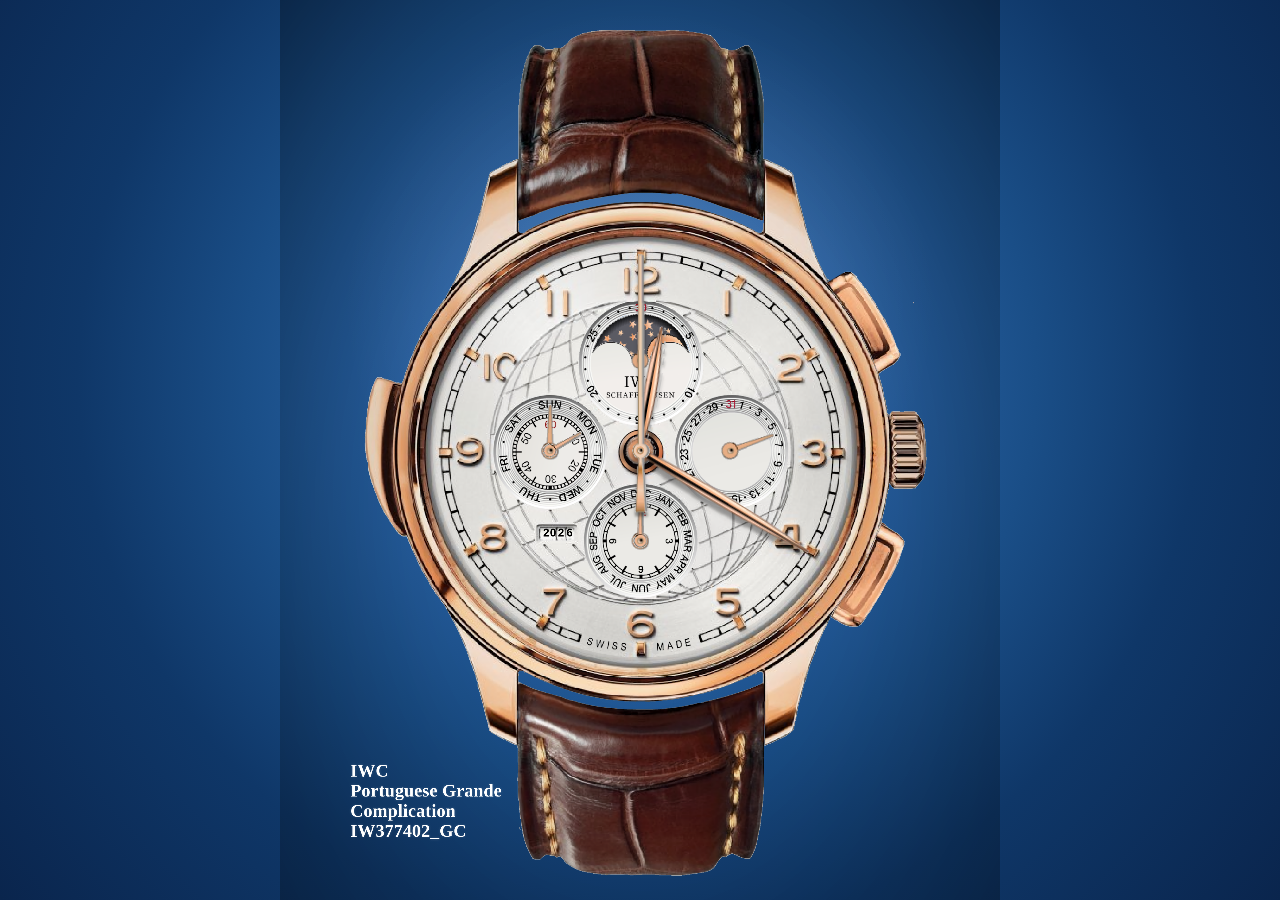
==== commit c87840a3: "Add files via upload" ====
--- a/m_light.html
+++ b/m_light.html
@@ -216,14 +216,14 @@
 
 
 </style>
-<link href="manifest.webmanifest?v=15" rel="manifest"/>
-<link href="apple-touch-icon.png?v=15" rel="apple-touch-icon"/>
+<link href="manifest.webmanifest?v=17" rel="manifest"/>
+<link href="apple-touch-icon.png?v=17" rel="apple-touch-icon"/>
 <meta content="yes" name="apple-mobile-web-app-capable"/>
 <meta content="IWC" name="apple-mobile-web-app-title"/>
 <meta content="black-translucent" name="apple-mobile-web-app-status-bar-style"/>
 <meta content="#0a254d" name="theme-color"/>
-<link as="image" href="A2_low.webp?v=15" rel="preload"/>
-<link as="image" href="A2.png?v=15" rel="preload"/>
+<link as="image" href="A2_low.webp?v=17" rel="preload"/>
+<link as="image" href="A2.png?v=17" rel="preload"/>
 
 <style id="iwc14_light_performance">
 /* IWC14 LIGHT: sichere Reduktion schwerer Effekte; keine Geometrie, keine Layer, keine Uhrlogik verändert. */
@@ -243,9 +243,9 @@
 </head><body>
 <div class="viewer" id="viewport"><div class="stageWrap" id="wrap"><div class="stage">
 <div id="watchTitle">IWC<br/>Portuguese Grande<br/>Complication<br/>IW377402_GC</div>
-<img alt="MO" class="mo" id="mo" src="mo.png?v=15"/>
+<img alt="MO" class="mo" id="mo" src="mo.png?v=17"/>
 <div class="caseVignette"></div>
-<img alt="A2" class="root" data-full="A2.png?v=15" id="A2_dial" src="A2_low.webp?v=15"/>
+<img alt="A2" class="root" data-full="A2.png?v=17" id="A2_dial" src="A2_low.webp?v=17"/>
 <div class="glassDialOverlay">
 <div class="glassTopGlow"></div>
 <div class="glassSweep" id="glassSweep"></div>
@@ -254,33 +254,33 @@
 <div class="year" id="year">
 <span class="year20" id="year20"></span><span class="yearTens" id="yearTens"></span><span class="yearOnes" id="yearOnes"></span>
 </div>
-<img alt="TG" class="tg" id="tg" src="img_003.png?v=15"/>
-<img alt="D_Z2" class="l" src="img_004.png?v=15" style="left:1521.5px;top:1521.5px;width:29px;height:29px;"/>
-<img alt="WO" class="wo" id="wo" src="img_005.png?v=15"/>
-<img alt="S" class="s" id="s" src="img_006.png?v=15"/>
-<img alt="D_Z5" class="l" src="img_004.png?v=15" style="left:905.5px;top:1521.5px;width:29px;height:29px;"/>
-<img alt="MT" class="mt" id="mt" src="img_005.png?v=15"/>
-<img alt="CH" class="ch" id="ch" src="img_006.png?v=15"/>
-<img alt="D_Z3" class="l" src="img_004.png?v=15" style="left:1213.5px;top:1828.5px;width:29px;height:29px;"/>
-<img alt="CM" class="cm" id="cm" src="img_007.png?v=15"/>
-<img alt="D_Z6" class="l" src="img_004.png?v=15" style="left:1213.5px;top:1213.5px;width:29px;height:29px;"/>
-<img alt="H" class="h" id="h" src="img_008.png?v=15"/>
-<img alt="M" class="m" id="m" src="img_009.png?v=15"/>
-<img alt="CS" class="cs" id="cs" src="img_010.png?v=15"/>
-<img alt="D_Z1" class="l" src="img_004.png?v=15" style="left:1213.5px;top:1521.5px;width:29px;height:29px;"/>
+<img alt="TG" class="tg" id="tg" src="img_003.png?v=17"/>
+<img alt="D_Z2" class="l" src="img_004.png?v=17" style="left:1521.5px;top:1521.5px;width:29px;height:29px;"/>
+<img alt="WO" class="wo" id="wo" src="img_005.png?v=17"/>
+<img alt="S" class="s" id="s" src="img_006.png?v=17"/>
+<img alt="D_Z5" class="l" src="img_004.png?v=17" style="left:905.5px;top:1521.5px;width:29px;height:29px;"/>
+<img alt="MT" class="mt" id="mt" src="img_005.png?v=17"/>
+<img alt="CH" class="ch" id="ch" src="img_006.png?v=17"/>
+<img alt="D_Z3" class="l" src="img_004.png?v=17" style="left:1213.5px;top:1828.5px;width:29px;height:29px;"/>
+<img alt="CM" class="cm" id="cm" src="img_007.png?v=17"/>
+<img alt="D_Z6" class="l" src="img_004.png?v=17" style="left:1213.5px;top:1213.5px;width:29px;height:29px;"/>
+<img alt="H" class="h" id="h" src="img_008.png?v=17"/>
+<img alt="M" class="m" id="m" src="img_009.png?v=17"/>
+<img alt="CS" class="cs" id="cs" src="img_010.png?v=17"/>
+<img alt="D_Z1" class="l" src="img_004.png?v=17" style="left:1213.5px;top:1521.5px;width:29px;height:29px;"/>
 <div class="push" id="pushStartStop" title="Start / Stop"></div>
 <div class="push" id="pushReset" title="Reset"></div>
 <div aria-hidden="true" class="hintWrap" id="chronoHint">
 <div class="hintArrowPremium"></div>
 </div>
-<img alt="GLINT_Z11" class="glintLayer" id="glintZ11" src="img_011.png?v=15"/>
-<img alt="GLINT_Z12" class="glintLayer" id="glintZ12" src="img_011.png?v=15" style="left:2071px;top:1539px;"/>
-<img alt="GLINT_Z13" class="glintLayer" id="glintZ13" src="img_011.png?v=15" style="left:1035px;top:797px;"/>
-<img alt="GLINT_Z14" class="glintLayer" id="glintZ14" src="img_011.png?v=15" style="left:809px;top:2302px;"/>
-<img alt="GLINT_Z15" class="glintLayer" id="glintZ15" src="img_011.png?v=15" style="left:1756px;top:2392px;"/>
-<img alt="GLINT_Z16" class="glintLayer" id="glintZ16" src="img_011.png?v=15" style="left:1772px;top:741px;"/>
-<img alt="GLINT_Z17" class="glintLayer" id="glintZ17" src="img_011.png?v=15" style="left:337px;top:1637px;"/>
-<img class="chronoKnopfBild" id="knopf_ob" src="knopf_ob.png?v=15" style="position:absolute; left:1857px; top:911px; z-index:50000; pointer-events:auto; cursor:pointer; touch-action:none; -webkit-tap-highlight-color:transparent;"/><img class="chronoKnopfBild" id="knopf_unt" src="knopf_unt.png?v=15" style="position:absolute; left:1871px; top:1775px; z-index:50000; pointer-events:auto; cursor:pointer; touch-action:none; -webkit-tap-highlight-color:transparent;"/></div></div></div>
+<img alt="GLINT_Z11" class="glintLayer" id="glintZ11" src="img_011.png?v=17"/>
+<img alt="GLINT_Z12" class="glintLayer" id="glintZ12" src="img_011.png?v=17" style="left:2071px;top:1539px;"/>
+<img alt="GLINT_Z13" class="glintLayer" id="glintZ13" src="img_011.png?v=17" style="left:1035px;top:797px;"/>
+<img alt="GLINT_Z14" class="glintLayer" id="glintZ14" src="img_011.png?v=17" style="left:809px;top:2302px;"/>
+<img alt="GLINT_Z15" class="glintLayer" id="glintZ15" src="img_011.png?v=17" style="left:1756px;top:2392px;"/>
+<img alt="GLINT_Z16" class="glintLayer" id="glintZ16" src="img_011.png?v=17" style="left:1772px;top:741px;"/>
+<img alt="GLINT_Z17" class="glintLayer" id="glintZ17" src="img_011.png?v=17" style="left:337px;top:1637px;"/>
+<img class="chronoKnopfBild" id="knopf_ob" src="knopf_ob.png?v=17" style="position:absolute; left:1857px; top:911px; z-index:50000; pointer-events:auto; cursor:pointer; touch-action:none; -webkit-tap-highlight-color:transparent;"/><img class="chronoKnopfBild" id="knopf_unt" src="knopf_unt.png?v=17" style="position:absolute; left:1871px; top:1775px; z-index:50000; pointer-events:auto; cursor:pointer; touch-action:none; -webkit-tap-highlight-color:transparent;"/></div></div></div>
 <script>
 (function(){
 const STAGE_W=2456, STAGE_H=3070, wrap=document.getElementById('wrap');
@@ -493,13 +493,13 @@
 })();
 </script>
 <audio id="tickSoftAudio" loop="" playsinline="" preload="auto">
-<source src="tick_soft.mp3?v=15" type="audio/mp4"/>
+<source src="tick_soft.mp3?v=17" type="audio/mp4"/>
 </audio>
 <audio id="tickLoudAudio" loop="" playsinline="" preload="auto">
-<source src="tick_loud.mp3?v=15" type="audio/mpeg"/>
+<source src="tick_loud.mp3?v=17" type="audio/mpeg"/>
 </audio>
 <audio id="chronoClickAudio" playsinline="" preload="auto">
-<source src="chrono_click.m4a?v=15" type="audio/mp4"/>
+<source src="chrono_click.m4a?v=17" type="audio/mp4"/>
 </audio>
 <script>
 (function(){
@@ -1249,26 +1249,7 @@
   document.addEventListener("mousedown", startAlwaysTick, {once:true, passive:true});
 })();
 </script>
-<script id="iwc14_pwa_progressive_and_register">
-(function(){
-  function swapDial(){
-    var dial = document.getElementById("A2_dial");
-    if(!dial) return;
-    var fullSrc = dial.getAttribute("data-full") || "A2.png?v=15";
-    var full = new Image();
-    full.onload = function(){ dial.src = fullSrc; };
-    full.src = fullSrc;
-  }
-  if(document.readyState === "loading") document.addEventListener("DOMContentLoaded", swapDial);
-  else swapDial();
-
-  if("serviceWorker" in navigator){
-    window.addEventListener("load", function(){
-      navigator.serviceWorker.register("sw.js?v=15").catch(function(){});
-    });
-  }
-})();
-</script>
+
 
 <script id="iwc14_light_pinch_info_hide">
 (function(){
@@ -1283,120 +1264,21 @@
 })();
 </script>
 
-<script id="iwc15_soft_loud_tick">
-/* IWC15: ruhiger Grund-Tick + lauterer Chrono-Akzent.
-   tick_soft = dauerhaft hörbar nach erstem Tap.
-   tick_loud = nur eingeblendet, wenn Chronograph läuft.
-   Keine Zeiger-, Layout-, Layer- oder Chrono-Logik verändert. */
+<script id="iwc17_progressive">
 (function(){
-  var started = false;
-  var lastMode = "";
-  var fadeTimer = null;
-
-  function el(id){ return document.getElementById(id); }
-
-  function safePlay(a){
-    if(!a) return;
-    try{
-      var p = a.play();
-      if(p && typeof p.catch === "function") p.catch(function(){});
-    }catch(e){}
-  }
-
-  function fadeTo(audio, target, ms){
-    if(!audio) return;
-    if(fadeTimer) clearTimeout(fadeTimer);
-    var start = Number(audio.volume || 0);
-    var t0 = performance.now();
-
-    function step(){
-      var t = Math.min((performance.now() - t0) / ms, 1);
-      audio.volume = start + (target - start) * t;
-      if(t < 1) requestAnimationFrame(step);
-    }
-    requestAnimationFrame(step);
-  }
-
-  function startBaseTick(){
-    if(started) return;
-    started = true;
-
-    try{
-      if(typeof window.__unlockTickAudio === "function"){
-        window.__unlockTickAudio();
-      }
-    }catch(e){}
-
-    var soft = el("tickSoftAudio");
-    var loud = el("tickLoudAudio");
-
-    if(soft){
-      try{
-        soft.loop = true;
-        soft.muted = false;
-        soft.volume = 0.85;
-        soft.currentTime = 0;
-      }catch(e){}
-      safePlay(soft);
-    }
-
-    if(loud){
-      try{
-        loud.loop = true;
-        loud.muted = false;
-        loud.volume = 0.0;
-        loud.currentTime = 0;
-      }catch(e){}
-      safePlay(loud);
-    }
-
-    syncMode();
-  }
-
-  function chronoIsRunning(){
-    try{
-      return window.__iwcChrono && window.__iwcChrono.state === "running";
-    }catch(e){
-      return false;
-    }
-  }
-
-  function syncMode(){
-    var soft = el("tickSoftAudio");
-    var loud = el("tickLoudAudio");
-    var running = chronoIsRunning();
-    var mode = running ? "chrono" : "normal";
-    if(mode === lastMode) return;
-    lastMode = mode;
-
-    if(soft){
-      try{
-        soft.muted = false;
-        if(Number(soft.volume || 0) < 0.2) soft.volume = 0.85;
-        safePlay(soft);
-      }catch(e){}
-    }
-
-    if(loud){
-      try{
-        loud.muted = false;
-        safePlay(loud);
-      }catch(e){}
-      if(running){
-        fadeTo(loud, 0.45, 350);
-      } else {
-        fadeTo(loud, 0.0, 450);
-      }
-    }
-  }
-
-  document.addEventListener("pointerdown", startBaseTick, {once:true, passive:true});
-  document.addEventListener("touchstart", startBaseTick, {once:true, passive:true});
-  document.addEventListener("mousedown", startBaseTick, {once:true, passive:true});
-
-  setInterval(function(){
-    if(started) syncMode();
-  }, 180);
+  function swap(){
+    var d=document.getElementById("A2_dial");
+    if(!d) return;
+    var img=new Image();
+    img.onload=function(){ d.src="A2.png?v=17"; };
+    img.src="A2.png?v=17";
+  }
+  if(document.readyState==="loading") document.addEventListener("DOMContentLoaded",swap);
+  else swap();
+
+  if("serviceWorker" in navigator){
+    navigator.serviceWorker.register("sw.js?v=17");
+  }
 })();
 </script>
 
